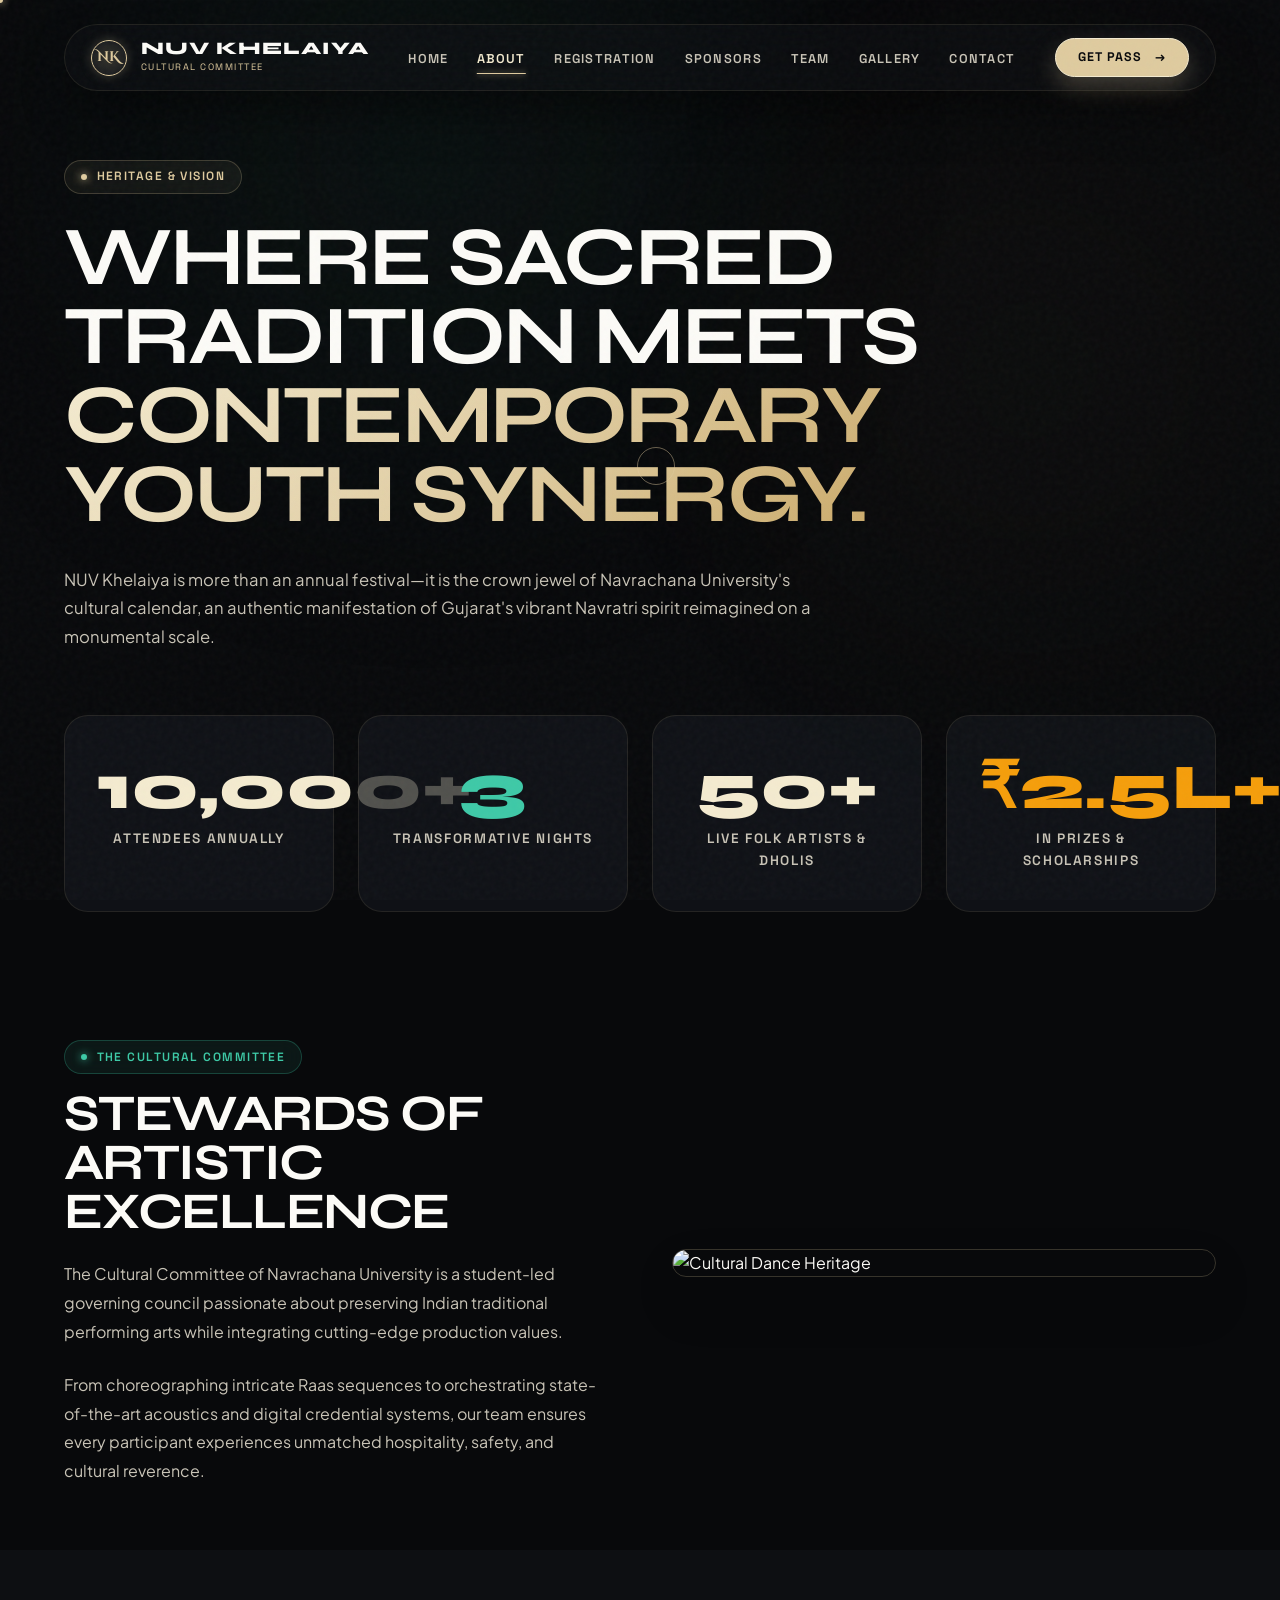
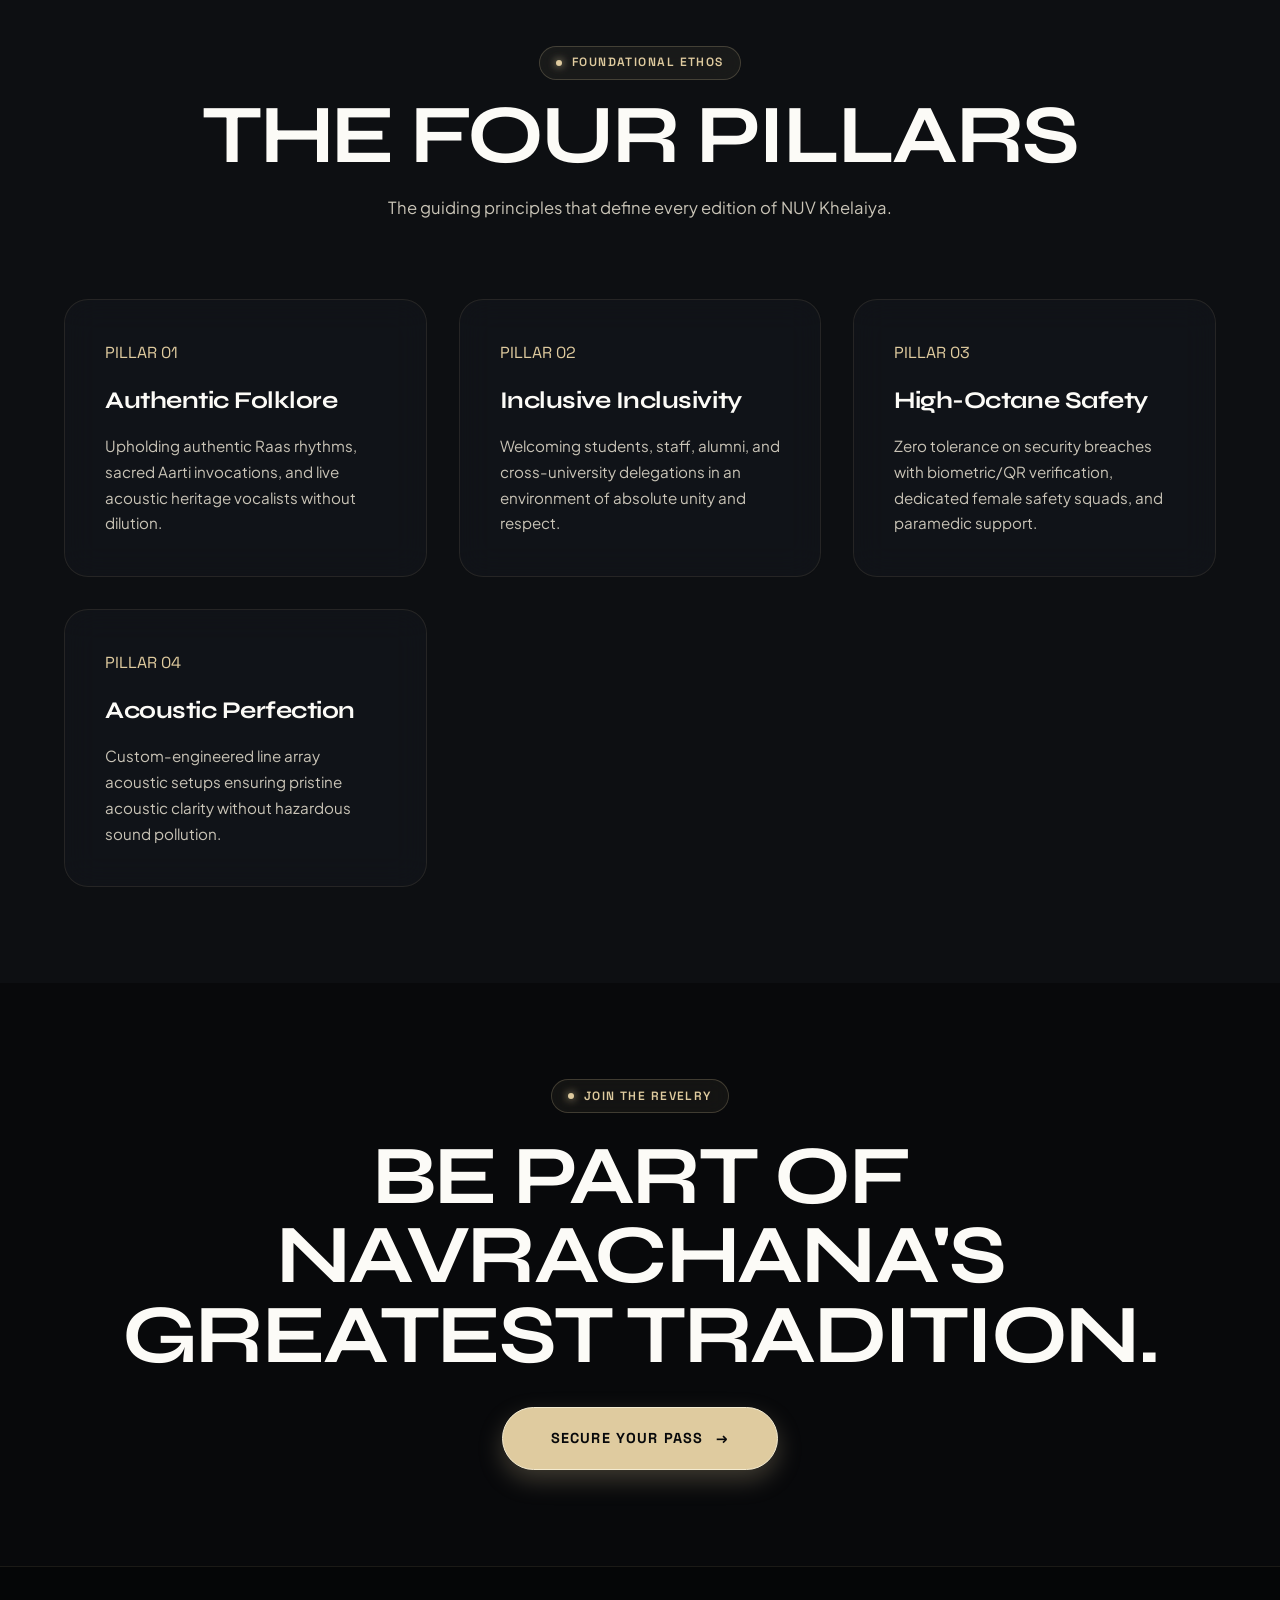
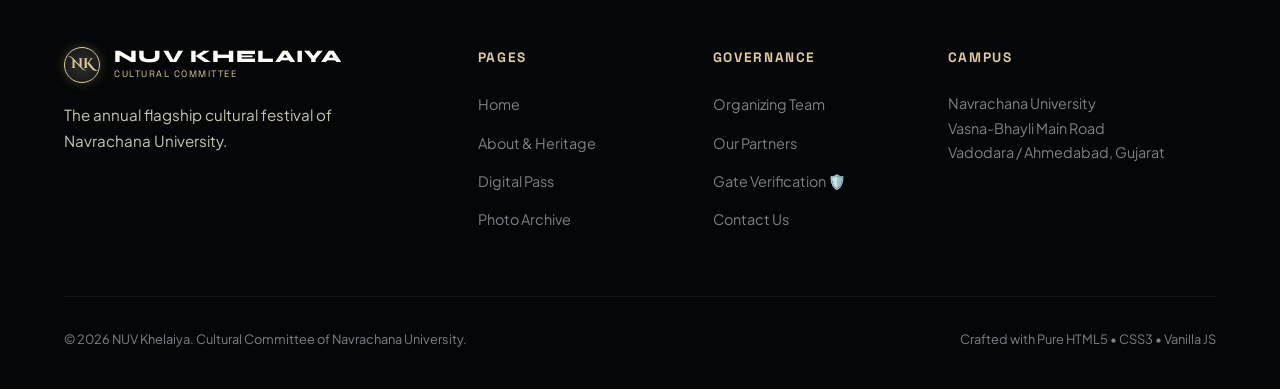
==== about.html @ e79e913a "feat: initial commit for NUV Khelaiya immersive cultural festival website" ====
<!DOCTYPE html>
<html lang="en">
<head>
  <meta charset="UTF-8">
  <meta name="viewport" content="width=device-width, initial-scale=1.0">
  <title>About NUV Khelaiya — Legacy & Cultural Heritage | Navrachana University</title>
  <meta name="description" content="Discover the story, history, and cultural significance behind NUV Khelaiya, organized by the Cultural Committee of Navrachana University.">

  <link rel="icon" href="data:image/svg+xml,<svg xmlns='http://www.w3.org/2000/svg' viewBox='0 0 100 100'><text y='.9em' font-size='90'>🪩</text></svg>">

  <!-- Google Fonts CDN -->
  <link rel="preconnect" href="https://fonts.googleapis.com">
  <link rel="preconnect" href="https://fonts.gstatic.com" crossorigin>
  <link href="https://fonts.googleapis.com/css2?family=Cinzel+Decorative:wght@700;900&family=Cinzel:wght@600;700;800&family=Outfit:wght@300;400;500;600;700&family=Plus+Jakarta+Sans:wght@300;400;500;600;700&family=Space+Grotesk:wght@400;500;600;700&family=Syne:wght@700;800&display=swap" rel="stylesheet">

  <link rel="stylesheet" href="css/style.css">
  <link rel="stylesheet" href="css/animations.css">
  <link rel="stylesheet" href="css/responsive.css">
</head>
<body>

  <div class="grain-overlay"></div>
  <div class="ambient-glow ambient-glow-1"></div>
  <div class="ambient-glow ambient-glow-2"></div>
  <div id="scroll-progress"></div>

  <!-- Custom Cursor -->
  <div class="custom-cursor">
    <div class="cursor-dot"></div>
    <div class="cursor-follower"><span class="cursor-text"></span></div>
  </div>

  <!-- Floating Navigation -->
  <header class="site-header">
    <div class="nav-container">
      <nav class="nav-inner-pill">
        <a href="index.html" class="nav-brand">
          <div class="nav-brand-seal">NK</div>
          <div class="nav-brand-text">
            <span class="nav-brand-title">NUV KHELAIYA</span>
            <span class="nav-brand-sub">CULTURAL COMMITTEE</span>
          </div>
        </a>

        <ul class="nav-menu">
          <li><a href="index.html" class="nav-link">Home</a></li>
          <li><a href="about.html" class="nav-link active">About</a></li>
          <li><a href="registration.html" class="nav-link">Registration</a></li>
          <li><a href="sponsors.html" class="nav-link">Sponsors</a></li>
          <li><a href="team.html" class="nav-link">Team</a></li>
          <li><a href="gallery.html" class="nav-link">Gallery</a></li>
          <li><a href="contact.html" class="nav-link">Contact</a></li>
        </ul>

        <div class="nav-actions">
          <a href="registration.html" class="btn-luxury nav-cta">
            <span>GET PASS</span>
            <span class="btn-arrow-icon">→</span>
          </a>
          <button class="nav-hamburger" aria-label="Toggle navigation menu">
            <span></span>
            <span></span>
            <span></span>
          </button>
        </div>
      </nav>
    </div>
  </header>

  <!-- Mobile Drawer -->
  <div class="mobile-nav-overlay">
    <ul class="mobile-nav-links">
      <li><a href="index.html">01. Home</a></li>
      <li><a href="about.html" class="active">02. About Festival</a></li>
      <li><a href="registration.html">03. Digital Pass</a></li>
      <li><a href="sponsors.html">04. Sponsors</a></li>
      <li><a href="team.html">05. Committee</a></li>
      <li><a href="gallery.html">06. Gallery</a></li>
      <li><a href="contact.html">07. Contact</a></li>
      <li><a href="verify.html" style="font-size: 1.5rem; color: var(--emerald-bright);">08. Gate Portal 🛡️</a></li>
    </ul>
  </div>

  <main style="padding-top: 8rem;">
    <!-- About Hero -->
    <section class="container" style="padding-top: 2rem;">
      <div class="eyebrow-pill">HERITAGE & VISION</div>
      <h1 class="section-title-huge" style="margin: 1.5rem 0 2rem; max-width: 950px;">
        WHERE SACRED TRADITION MEETS <span class="gold-gradient-text">CONTEMPORARY YOUTH SYNERGY.</span>
      </h1>
      <p class="section-subtitle-editorial" style="max-width: 780px;">
        NUV Khelaiya is more than an annual festival—it is the crown jewel of Navrachana University's cultural calendar, an authentic manifestation of Gujarat's vibrant Navratri spirit reimagined on a monumental scale.
      </p>
    </section>

    <!-- Stats Section -->
    <section class="container" style="padding: 4rem var(--section-pad-x);">
      <div style="display: grid; grid-template-columns: repeat(auto-fit, minmax(220px, 1fr)); gap: 1.5rem;">
        <div class="stat-counter-card">
          <div class="stat-number">10,000+</div>
          <div class="stat-label">ATTENDEES ANNUALLY</div>
        </div>
        <div class="stat-counter-card">
          <div class="stat-number" style="color: var(--emerald-bright);">3</div>
          <div class="stat-label">TRANSFORMATIVE NIGHTS</div>
        </div>
        <div class="stat-counter-card">
          <div class="stat-number">50+</div>
          <div class="stat-label">LIVE FOLK ARTISTS & DHOLIS</div>
        </div>
        <div class="stat-counter-card">
          <div class="stat-number" style="color: #f59e0b;">₹2.5L+</div>
          <div class="stat-label">IN PRIZES & SCHOLARSHIPS</div>
        </div>
      </div>
    </section>

    <!-- Heritage Narrative & Mission -->
    <section class="container" style="padding: 4rem var(--section-pad-x);">
      <div style="display: grid; grid-template-columns: 1fr 1fr; gap: clamp(2rem, 5vw, 5rem); align-items: center;">
        <div>
          <div class="eyebrow-pill eyebrow-emerald">THE CULTURAL COMMITTEE</div>
          <h2 class="section-title-huge" style="font-size: clamp(2rem, 4vw, 3.5rem); margin: 1rem 0 1.5rem;">
            STEWARDS OF ARTISTIC EXCELLENCE
          </h2>
          <p style="color: var(--text-secondary); line-height: 1.8; margin-bottom: 1.5rem;">
            The Cultural Committee of Navrachana University is a student-led governing council passionate about preserving Indian traditional performing arts while integrating cutting-edge production values.
          </p>
          <p style="color: var(--text-secondary); line-height: 1.8;">
            From choreographing intricate Raas sequences to orchestrating state-of-the-art acoustics and digital credential systems, our team ensures every participant experiences unmatched hospitality, safety, and cultural reverence.
          </p>
        </div>

        <div style="border-radius: 2rem; overflow: hidden; border: 1px solid var(--border-gold); box-shadow: var(--shadow-luxury);">
          <img src="https://images.unsplash.com/photo-1516450360452-9312f5e86fc7?q=80&w=1200&auto=format&fit=crop" alt="Cultural Dance Heritage" style="width: 100%; height: 420px; object-fit: cover;">
        </div>
      </div>
    </section>

    <!-- 4 Core Pillars of Khelaiya -->
    <section style="background-color: var(--bg-secondary); padding: 6rem 0;">
      <div class="container">
        <div class="section-heading-wrapper text-center" style="text-align: center;">
          <div class="eyebrow-pill">FOUNDATIONAL ETHOS</div>
          <h2 class="section-title-huge">THE FOUR PILLARS</h2>
          <p class="section-subtitle-editorial" style="margin: 1.2rem auto 0;">The guiding principles that define every edition of NUV Khelaiya.</p>
        </div>

        <div style="display: grid; grid-template-columns: repeat(auto-fit, minmax(280px, 1fr)); gap: 2rem;">
          <div class="manifesto-card">
            <span class="manifesto-number">PILLAR 01</span>
            <h3>Authentic Folklore</h3>
            <p>Upholding authentic Raas rhythms, sacred Aarti invocations, and live acoustic heritage vocalists without dilution.</p>
          </div>

          <div class="manifesto-card">
            <span class="manifesto-number">PILLAR 02</span>
            <h3>Inclusive Inclusivity</h3>
            <p>Welcoming students, staff, alumni, and cross-university delegations in an environment of absolute unity and respect.</p>
          </div>

          <div class="manifesto-card">
            <span class="manifesto-number">PILLAR 03</span>
            <h3>High-Octane Safety</h3>
            <p>Zero tolerance on security breaches with biometric/QR verification, dedicated female safety squads, and paramedic support.</p>
          </div>

          <div class="manifesto-card">
            <span class="manifesto-number">PILLAR 04</span>
            <h3>Acoustic Perfection</h3>
            <p>Custom-engineered line array acoustic setups ensuring pristine acoustic clarity without hazardous sound pollution.</p>
          </div>
        </div>
      </div>
    </section>

    <!-- Final Callout -->
    <section class="container" style="text-align: center; padding: 6rem var(--section-pad-x);">
      <div class="eyebrow-pill">JOIN THE REVELRY</div>
      <h2 class="section-title-huge" style="margin: 1.5rem 0 2rem;">BE PART OF NAVRACHANA'S GREATEST TRADITION.</h2>
      <a href="registration.html" class="btn-luxury" style="padding: 1.2rem 3rem;">
        <span>SECURE YOUR PASS</span>
        <span class="btn-arrow-icon">→</span>
      </a>
    </section>
  </main>

  <!-- Minimalist Footer -->
  <footer class="site-footer">
    <div class="container">
      <div class="footer-top-grid">
        <div class="footer-brand-col">
          <div class="nav-brand" style="margin-bottom: 1.2rem;">
            <div class="nav-brand-seal">NK</div>
            <div class="nav-brand-text">
              <span class="nav-brand-title">NUV KHELAIYA</span>
              <span class="nav-brand-sub">CULTURAL COMMITTEE</span>
            </div>
          </div>
          <p>The annual flagship cultural festival of Navrachana University.</p>
        </div>
        <div class="footer-nav-col">
          <h4>PAGES</h4>
          <ul class="footer-nav-list">
            <li><a href="index.html">Home</a></li>
            <li><a href="about.html">About & Heritage</a></li>
            <li><a href="registration.html">Digital Pass</a></li>
            <li><a href="gallery.html">Photo Archive</a></li>
          </ul>
        </div>
        <div class="footer-nav-col">
          <h4>GOVERNANCE</h4>
          <ul class="footer-nav-list">
            <li><a href="team.html">Organizing Team</a></li>
            <li><a href="sponsors.html">Our Partners</a></li>
            <li><a href="verify.html">Gate Verification 🛡️</a></li>
            <li><a href="contact.html">Contact Us</a></li>
          </ul>
        </div>
        <div class="footer-nav-col">
          <h4>CAMPUS</h4>
          <p style="color: var(--text-muted); font-size: 0.9rem; line-height: 1.7;">
            Navrachana University<br>Vasna-Bhayli Main Road<br>Vadodara / Ahmedabad, Gujarat
          </p>
        </div>
      </div>
      <div class="footer-bottom-bar">
        <div>© 2026 NUV Khelaiya. Cultural Committee of Navrachana University.</div>
        <div>Crafted with Pure HTML5 • CSS3 • Vanilla JS</div>
      </div>
    </div>
  </footer>

  <script src="https://cdnjs.cloudflare.com/ajax/libs/gsap/3.12.5/gsap.min.js"></script>
  <script src="https://cdnjs.cloudflare.com/ajax/libs/gsap/3.12.5/ScrollTrigger.min.js"></script>
  <script src="https://unpkg.com/lenis@1.1.9/dist/lenis.min.js"></script>
  <script src="js/main.js"></script>
  <script src="js/animations.js"></script>
</body>
</html>
---- css/style.css ----
/* ==========================================================================
   NUV KHELAIYA — LUXURY CULTURAL FESTIVAL DESIGN SYSTEM
   Cultural Committee of Navrachana University
   ========================================================================== */

@import url('https://fonts.googleapis.com/css2?family=Cinzel+Decorative:wght@700;900&family=Cinzel:wght@600;700;800&family=Outfit:wght@300;400;500;600;700&family=Plus+Jakarta+Sans:wght@300;400;500;600;700&family=Space+Grotesk:wght@400;500;600;700&family=Syne:wght@700;800&display=swap');

:root {
    /* --- Luxury Obsidian & Charcoal Canvas --- */
    --bg-primary: #08090b;
    --bg-secondary: #0d0f12;
    --bg-charcoal: #121519;
    --bg-card: rgba(18, 22, 27, 0.72);
    --bg-card-hover: rgba(26, 31, 38, 0.85);

    /* --- Deep Emerald & Midnight Pine Atmosphere --- */
    --emerald-deep: #0a1714;
    --emerald-glow: #103b30;
    --emerald-accent: #2e8b6e;
    --emerald-bright: #3ec9a7;
    --emerald-sage: #829e92;

    /* --- Haute Champagne, Warm Beige & Royal Gold --- */
    --gold-champagne: #dfcb9f;
    --gold-warm: #f4ebd0;
    --gold-antique: #c5a059;
    --gold-dark: #8c6e30;
    --beige-subtle: #d6ccb8;

    /* --- Editorial Typography Tokens --- */
    --text-primary: #fcfbf7;
    --text-secondary: #c9c4b7;
    --text-muted: #7d828a;
    --text-gold: #e5d2a8;

    /* --- Luxury Glass Borders & Overlays --- */
    --border-gold: rgba(223, 203, 159, 0.22);
    --border-gold-subtle: rgba(223, 203, 159, 0.1);
    --border-emerald: rgba(62, 201, 167, 0.25);
    --border-glass: rgba(255, 255, 255, 0.08);
    --glass-specular: linear-gradient(135deg, rgba(255, 255, 255, 0.12) 0%, rgba(255, 255, 255, 0.01) 100%);

    /* --- Shadows & Glows --- */
    --glow-gold: 0 0 40px rgba(223, 203, 159, 0.2);
    --glow-emerald: 0 0 45px rgba(62, 201, 167, 0.25);
    --shadow-luxury: 0 25px 50px -12px rgba(0, 0, 0, 0.65);
    --shadow-card: 0 16px 36px rgba(4, 5, 6, 0.5);

    /* --- Font Families --- */
    --font-display: 'Syne', sans-serif;
    --font-royal: 'Cinzel Decorative', serif;
    --font-serif: 'Cinzel', serif;
    --font-accent: 'Space Grotesk', sans-serif;
    --font-body: 'Plus Jakarta Sans', sans-serif;

    /* --- Transitions & Easings --- */
    --ease-cinematic: cubic-bezier(0.19, 1, 0.22, 1);
    --ease-smooth: cubic-bezier(0.16, 1, 0.3, 1);
    --transition-fast: 0.25s var(--ease-smooth);
    --transition-normal: 0.5s var(--ease-cinematic);
    --transition-slow: 0.8s var(--ease-cinematic);

    /* --- Spacing --- */
    --container-max: 1440px;
    --section-pad-y: clamp(5rem, 10vw, 10rem);
    --section-pad-x: clamp(1.5rem, 5vw, 4rem);
}

/* ==========================================================================
   RESET & GLOBAL RULES
   ========================================================================== */
*,
*::before,
*::after {
    margin: 0;
    padding: 0;
    box-sizing: border-box;
}

html {
    font-size: 16px;
    background-color: var(--bg-primary);
    color: var(--text-primary);
    font-family: var(--font-body);
    scroll-behavior: initial;
    overflow-x: hidden;
    -webkit-font-smoothing: antialiased;
    -moz-osx-font-smoothing: grayscale;
}

body {
    background-color: var(--bg-primary);
    color: var(--text-primary);
    line-height: 1.6;
    overflow-x: hidden;
    min-height: 100vh;
    position: relative;
}

::selection {
    background: var(--gold-antique);
    color: var(--bg-primary);
}

/* Subtle Film Grain Noise Texture */
.grain-overlay {
    position: fixed;
    top: 0;
    left: 0;
    width: 100vw;
    height: 100vh;
    pointer-events: none;
    z-index: 9990;
    opacity: 0.035;
    background-image: url("data:image/svg+xml,%3Csvg viewBox='0 0 200 200' xmlns='http://www.w3.org/2000/svg'%3E%3Cfilter id='noiseFilter'%3E%3CfeTurbulence type='fractalNoise' baseFrequency='0.85' numOctaves='3' stitchTiles='stitch'/%3E%3C/filter%3E%3Crect width='100%25' height='100%25' filter='url(%23noiseFilter)'/%3E%3C/svg%3E");
}

/* Ambient Radial Glow Backdrops */
.ambient-glow {
    position: fixed;
    border-radius: 50%;
    pointer-events: none;
    filter: blur(140px);
    z-index: 0;
    opacity: 0.4;
}

.ambient-glow-1 {
    width: 600px;
    height: 600px;
    top: -150px;
    left: 10%;
    background: radial-gradient(circle, var(--emerald-glow) 0%, rgba(16, 59, 48, 0) 70%);
}

.ambient-glow-2 {
    width: 700px;
    height: 700px;
    bottom: 20%;
    right: -100px;
    background: radial-gradient(circle, rgba(197, 160, 89, 0.15) 0%, rgba(140, 110, 48, 0) 70%);
}

/* Custom Scrollbar */
::-webkit-scrollbar {
    width: 6px;
}

::-webkit-scrollbar-track {
    background: var(--bg-primary);
}

::-webkit-scrollbar-thumb {
    background: var(--bg-charcoal);
    border-radius: 3px;
    border: 1px solid var(--border-gold-subtle);
}

::-webkit-scrollbar-thumb:hover {
    background: var(--gold-antique);
}

/* Lenis smooth scrolling helper */
html.lenis {
    height: auto;
}

.lenis.lenis-smooth {
    scroll-behavior: auto;
}

.lenis.lenis-smooth [data-lenis-prevent] {
    overscroll-behavior: contain;
}

.lenis.lenis-stopped {
    overflow: hidden;
}

/* ==========================================================================
   SCROLL PROGRESS INDICATOR
   ========================================================================== */
#scroll-progress {
    position: fixed;
    top: 0;
    left: 0;
    height: 2.5px;
    width: 0%;
    background: linear-gradient(90deg, var(--emerald-bright), var(--gold-champagne), var(--gold-antique));
    z-index: 10001;
    box-shadow: 0 0 10px rgba(223, 203, 159, 0.6);
    transition: width 0.05s linear;
}

/* ==========================================================================
   CUSTOM CURSOR (DESKTOP)
   ========================================================================== */
.custom-cursor {
    position: fixed;
    top: 0;
    left: 0;
    pointer-events: none;
    z-index: 10000;
    transform: translate(-50%, -50%);
    transition: opacity 0.3s ease;
}

.cursor-dot {
    width: 6px;
    height: 6px;
    background-color: var(--gold-champagne);
    border-radius: 50%;
    box-shadow: 0 0 8px var(--gold-champagne);
    transition: transform 0.15s ease-out, background-color 0.3s;
}

.cursor-follower {
    position: fixed;
    top: 0;
    left: 0;
    width: 38px;
    height: 38px;
    border: 1px solid rgba(223, 203, 159, 0.45);
    border-radius: 50%;
    pointer-events: none;
    z-index: 9999;
    transform: translate(-50%, -50%);
    transition: width 0.3s var(--ease-smooth),
        height 0.3s var(--ease-smooth),
        background-color 0.3s var(--ease-smooth),
        border-color 0.3s var(--ease-smooth),
        transform 0.12s ease-out;
    display: flex;
    align-items: center;
    justify-content: center;
}

.cursor-text {
    opacity: 0;
    color: var(--bg-primary);
    font-family: var(--font-accent);
    font-size: 0.65rem;
    font-weight: 700;
    letter-spacing: 0.1em;
    text-transform: uppercase;
    transition: opacity 0.2s ease;
    pointer-events: none;
}

/* Cursor dynamic hover states */
body.cursor-hover .cursor-follower {
    width: 64px;
    height: 64px;
    background-color: rgba(223, 203, 159, 0.15);
    border-color: var(--gold-champagne);
}

body.cursor-view .cursor-follower {
    width: 76px;
    height: 76px;
    background-color: var(--gold-champagne);
    border-color: var(--gold-champagne);
}

body.cursor-view .cursor-text {
    opacity: 1;
}

body.cursor-explore .cursor-follower {
    width: 86px;
    height: 86px;
    background-color: var(--emerald-bright);
    border-color: var(--emerald-bright);
}

body.cursor-explore .cursor-text {
    opacity: 1;
    color: var(--emerald-deep);
}

/* ==========================================================================
   TYPOGRAPHY UTILITIES
   ========================================================================== */
h1,
h2,
h3,
h4,
h5,
h6 {
    color: var(--text-primary);
    font-weight: 700;
    letter-spacing: -0.02em;
}

.font-display {
    font-family: var(--font-display);
}

.font-royal {
    font-family: var(--font-royal);
}

.font-serif {
    font-family: var(--font-serif);
}

.font-accent {
    font-family: var(--font-accent);
}

.text-gold {
    color: var(--gold-champagne);
}

.text-emerald {
    color: var(--emerald-bright);
}

.text-secondary {
    color: var(--text-secondary);
}

.text-muted {
    color: var(--text-muted);
}

.gold-gradient-text {
    background: linear-gradient(135deg, var(--gold-warm) 0%, var(--gold-champagne) 50%, var(--gold-antique) 100%);
    background-clip: none;
    -webkit-background-clip: text;
    -webkit-text-fill-color: transparent;
    display: inline-block;
}

.emerald-gradient-text {
    background: linear-gradient(135deg, #a7f3d0 0%, var(--emerald-bright) 50%, var(--emerald-accent) 100%);
    background-clip: none;
    -webkit-background-clip: text;
    -webkit-text-fill-color: transparent;
    display: inline-block;
}

.eyebrow-pill {
    display: inline-flex;
    align-items: center;
    gap: 0.6rem;
    padding: 0.4rem 1rem;
    border-radius: 9999px;
    background: rgba(223, 203, 159, 0.06);
    border: 1px solid var(--border-gold);
    color: var(--gold-champagne);
    font-family: var(--font-accent);
    font-size: 0.75rem;
    font-weight: 600;
    letter-spacing: 0.12em;
    text-transform: uppercase;
    backdrop-filter: blur(12px);
}

.eyebrow-pill::before {
    content: '';
    width: 6px;
    height: 6px;
    border-radius: 50%;
    background: var(--gold-champagne);
    box-shadow: 0 0 8px var(--gold-champagne);
}

.eyebrow-emerald {
    background: rgba(62, 201, 167, 0.08);
    border-color: var(--border-emerald);
    color: var(--emerald-bright);
}

.eyebrow-emerald::before {
    background: var(--emerald-bright);
    box-shadow: 0 0 8px var(--emerald-bright);
}

.section-heading-wrapper {
    margin-bottom: clamp(3rem, 6vw, 5.5rem);
}

.section-title-huge {
    font-family: var(--font-display);
    font-size: clamp(2.5rem, 6.5vw, 5.5rem);
    line-height: 0.95;
    text-transform: uppercase;
    letter-spacing: -0.03em;
    margin-top: 1rem;
}

.section-subtitle-editorial {
    font-size: clamp(1rem, 1.3vw, 1.25rem);
    color: var(--text-secondary);
    max-width: 640px;
    margin-top: 1.2rem;
    font-weight: 400;
    line-height: 1.7;
}

/* ==========================================================================
   BUTTONS & CTAs
   ========================================================================== */
.btn-luxury {
    display: inline-flex;
    align-items: center;
    justify-content: center;
    gap: 0.8rem;
    padding: 1rem 2.2rem;
    border-radius: 9999px;
    background: var(--gold-champagne);
    color: var(--bg-primary);
    font-family: var(--font-accent);
    font-size: 0.9rem;
    font-weight: 700;
    letter-spacing: 0.08em;
    text-transform: uppercase;
    text-decoration: none;
    position: relative;
    overflow: hidden;
    border: 1px solid var(--gold-warm);
    cursor: pointer;
    transition: all var(--transition-fast);
    box-shadow: 0 10px 25px rgba(223, 203, 159, 0.25);
    z-index: 1;
}

.btn-luxury::after {
    content: '';
    position: absolute;
    top: 0;
    left: -100%;
    width: 100%;
    height: 100%;
    background: linear-gradient(90deg, transparent, rgba(255, 255, 255, 0.4), transparent);
    transition: transform 0.6s ease;
    z-index: -1;
}

.btn-luxury:hover {
    transform: translateY(-3px) scale(1.02);
    box-shadow: 0 15px 35px rgba(223, 203, 159, 0.45);
    background: var(--gold-warm);
    color: var(--bg-primary);
}

.btn-luxury:hover::after {
    transform: translateX(200%);
}

.btn-luxury-outline {
    display: inline-flex;
    align-items: center;
    justify-content: center;
    gap: 0.8rem;
    padding: 0.95rem 2.2rem;
    border-radius: 9999px;
    background: rgba(18, 22, 27, 0.6);
    color: var(--gold-champagne);
    font-family: var(--font-accent);
    font-size: 0.88rem;
    font-weight: 600;
    letter-spacing: 0.08em;
    text-transform: uppercase;
    text-decoration: none;
    border: 1px solid var(--border-gold);
    backdrop-filter: blur(16px);
    cursor: pointer;
    transition: all var(--transition-fast);
}

.btn-luxury-outline:hover {
    border-color: var(--gold-champagne);
    background: rgba(223, 203, 159, 0.12);
    color: var(--gold-warm);
    transform: translateY(-2px);
    box-shadow: var(--glow-gold);
}

.btn-luxury-emerald {
    background: var(--emerald-bright);
    color: var(--emerald-deep);
    border-color: #5eead4;
    box-shadow: 0 10px 25px rgba(62, 201, 167, 0.3);
}

.btn-luxury-emerald:hover {
    background: #5eead4;
    box-shadow: 0 15px 35px rgba(62, 201, 167, 0.5);
    color: var(--emerald-deep);
}

.btn-arrow-icon {
    display: inline-block;
    transition: transform 0.3s var(--ease-smooth);
}

.btn-luxury:hover .btn-arrow-icon,
.btn-luxury-outline:hover .btn-arrow-icon {
    transform: translateX(4px);
}

/* ==========================================================================
   FLOATING LUXURY NAVIGATION
   ========================================================================== */
.site-header {
    position: fixed;
    top: 0;
    left: 0;
    width: 100%;
    z-index: 1000;
    padding: 1.5rem 0;
    transition: transform 0.4s var(--ease-smooth), padding 0.4s var(--ease-smooth);
}

.site-header.nav-hidden {
    transform: translateY(-110%);
}

.nav-container {
    max-width: var(--container-max);
    margin: 0 auto;
    padding: 0 var(--section-pad-x);
    display: flex;
    align-items: center;
    justify-content: space-between;
}

.nav-inner-pill {
    width: 100%;
    display: flex;
    align-items: center;
    justify-content: space-between;
    padding: 0.8rem 1.6rem;
    border-radius: 9999px;
    background: rgba(14, 16, 20, 0.5);
    border: 1px solid var(--border-gold-subtle);
    backdrop-filter: blur(20px);
    -webkit-backdrop-filter: blur(20px);
    box-shadow: var(--shadow-luxury);
    transition: all 0.4s var(--ease-smooth);
}

.site-header.scrolled .nav-inner-pill {
    background: rgba(11, 13, 16, 0.85);
    border-color: var(--border-gold);
    padding: 0.65rem 1.4rem;
    box-shadow: 0 20px 40px rgba(0, 0, 0, 0.8), 0 0 20px rgba(223, 203, 159, 0.08);
}

/* Logo */
.nav-brand {
    display: flex;
    align-items: center;
    gap: 0.9rem;
    text-decoration: none;
    color: var(--text-primary);
}

.nav-brand-seal {
    width: 36px;
    height: 36px;
    border-radius: 50%;
    border: 1px solid var(--gold-champagne);
    display: flex;
    align-items: center;
    justify-content: center;
    background: radial-gradient(circle, rgba(223, 203, 159, 0.2) 0%, rgba(18, 22, 27, 0.9) 100%);
    color: var(--gold-champagne);
    font-family: var(--font-royal);
    font-size: 0.85rem;
    font-weight: 700;
    box-shadow: 0 0 12px rgba(223, 203, 159, 0.25);
    transition: transform 0.4s ease;
}

.nav-brand:hover .nav-brand-seal {
    transform: rotate(45deg);
}

.nav-brand-text {
    display: flex;
    flex-direction: column;
}

.nav-brand-title {
    font-family: var(--font-display);
    font-size: 1.1rem;
    font-weight: 800;
    letter-spacing: 0.06em;
    color: var(--text-primary);
    line-height: 1;
}

.nav-brand-sub {
    font-family: var(--font-accent);
    font-size: 0.58rem;
    letter-spacing: 0.16em;
    color: var(--gold-champagne);
    text-transform: uppercase;
    margin-top: 2px;
}

/* Nav Links */
.nav-menu {
    display: flex;
    align-items: center;
    gap: 1.8rem;
    list-style: none;
}

.nav-link {
    color: var(--text-secondary);
    text-decoration: none;
    font-family: var(--font-accent);
    font-size: 0.8rem;
    font-weight: 600;
    letter-spacing: 0.1em;
    text-transform: uppercase;
    position: relative;
    padding: 0.4rem 0;
    transition: color var(--transition-fast);
}

.nav-link::after {
    content: '';
    position: absolute;
    bottom: 0;
    left: 50%;
    width: 0%;
    height: 1.5px;
    background: var(--gold-champagne);
    box-shadow: 0 0 6px var(--gold-champagne);
    transition: all 0.3s var(--ease-smooth);
    transform: translateX(-50%);
}

.nav-link:hover,
.nav-link.active {
    color: var(--gold-warm);
}

.nav-link:hover::after,
.nav-link.active::after {
    width: 100%;
}

/* Nav CTA & Menu Button */
.nav-actions {
    display: flex;
    align-items: center;
    gap: 1rem;
}

.nav-cta {
    padding: 0.55rem 1.4rem;
    font-size: 0.78rem;
}

.nav-hamburger {
    display: none;
    flex-direction: column;
    justify-content: center;
    gap: 5px;
    width: 40px;
    height: 40px;
    border-radius: 50%;
    background: rgba(223, 203, 159, 0.08);
    border: 1px solid var(--border-gold);
    cursor: pointer;
    padding: 10px;
    z-index: 1002;
}

.nav-hamburger span {
    display: block;
    height: 2px;
    width: 100%;
    background-color: var(--gold-champagne);
    border-radius: 2px;
    transition: all 0.3s var(--ease-smooth);
}

.nav-hamburger.active span:nth-child(1) {
    transform: translateY(7px) rotate(45deg);
}

.nav-hamburger.active span:nth-child(2) {
    opacity: 0;
}

.nav-hamburger.active span:nth-child(3) {
    transform: translateY(-7px) rotate(-45deg);
}

/* Fullscreen Mobile Drawer */
.mobile-nav-overlay {
    position: fixed;
    top: 0;
    left: 0;
    width: 100vw;
    height: 100vh;
    background: rgba(6, 7, 8, 0.98);
    backdrop-filter: blur(30px);
    z-index: 1001;
    display: flex;
    flex-direction: column;
    justify-content: center;
    padding: clamp(2rem, 8vw, 5rem);
    opacity: 0;
    pointer-events: none;
    transition: opacity 0.5s var(--ease-cinematic);
}

.mobile-nav-overlay.active {
    opacity: 1;
    pointer-events: all;
}

.mobile-nav-links {
    list-style: none;
    display: flex;
    flex-direction: column;
    gap: 1.5rem;
}

.mobile-nav-links a {
    font-family: var(--font-display);
    font-size: clamp(2rem, 7vw, 4rem);
    color: var(--text-secondary);
    text-decoration: none;
    text-transform: uppercase;
    transition: color 0.3s ease, transform 0.3s ease;
    display: inline-block;
}

.mobile-nav-links a:hover,
.mobile-nav-links a.active {
    color: var(--gold-warm);
    transform: translateX(15px);
}

.mobile-nav-footer {
    margin-top: 3rem;
    padding-top: 2rem;
    border-top: 1px solid var(--border-gold-subtle);
    display: flex;
    flex-direction: column;
    gap: 1rem;
}

/* ==========================================================================
   LAYOUT STRUCTURE
   ========================================================================== */
.container {
    width: 100%;
    max-width: var(--container-max);
    margin: 0 auto;
    padding: 0 var(--section-pad-x);
}

section {
    position: relative;
    padding: var(--section-pad-y) 0;
    z-index: 1;
}

/* ==========================================================================
   HERO SECTION (INSANE 7-STAGE GSAP PINNED PINNACLE)
   ========================================================================== */
.hero-stage-container {
    position: relative;
    width: 100%;
    height: 100vh;
    overflow: hidden;
    background-color: var(--bg-primary);
    display: flex;
    align-items: center;
    justify-content: center;
}

.hero-bg-media {
    position: absolute;
    top: 0;
    left: 0;
    width: 100%;
    height: 100%;
    z-index: 1;
    overflow: hidden;
}

.hero-bg-media img,
.hero-bg-media video {
    width: 100%;
    height: 100%;
    object-fit: cover;
    object-position: center;
    transform: scale(1.15);
    filter: brightness(0.45) contrast(1.15) saturate(1.1);
    will-change: transform, filter;
}

.hero-vignette {
    position: absolute;
    inset: 0;
    z-index: 2;
    background: radial-gradient(circle at center, rgba(8, 9, 11, 0.2) 0%, rgba(8, 9, 11, 0.85) 75%, rgba(6, 7, 8, 1) 100%),
        linear-gradient(180deg, rgba(8, 9, 11, 0.8) 0%, transparent 25%, transparent 75%, rgba(8, 9, 11, 1) 100%);
}

.hero-lighting-overlay {
    position: absolute;
    inset: 0;
    z-index: 3;
    opacity: 0;
    background: radial-gradient(circle at 50% 40%, rgba(62, 201, 167, 0.25) 0%, rgba(223, 203, 159, 0.2) 35%, transparent 70%);
    mix-blend-mode: screen;
    pointer-events: none;
}

.hero-content-wrapper {
    position: relative;
    z-index: 4;
    width: 100%;
    max-width: var(--container-max);
    padding: 0 var(--section-pad-x);
    text-align: center;
    display: flex;
    flex-direction: column;
    align-items: center;
    justify-content: center;
}

.hero-eyebrow-container {
    display: flex;
    flex-direction: column;
    align-items: center;
    gap: 0.4rem;
    margin-bottom: 1.5rem;
}

.hero-committee-tag {
    font-family: var(--font-accent);
    font-size: clamp(0.75rem, 1.2vw, 0.95rem);
    font-weight: 600;
    letter-spacing: 0.24em;
    text-transform: uppercase;
    color: var(--gold-champagne);
    opacity: 0.9;
}

.hero-presents-tag {
    font-family: var(--font-royal);
    font-size: clamp(0.7rem, 1vw, 0.85rem);
    letter-spacing: 0.35em;
    text-transform: uppercase;
    color: var(--emerald-bright);
}

.hero-title-main {
    display: flex;
    flex-direction: column;
    align-items: center;
    justify-content: center;
    line-height: 0.88;
    text-transform: uppercase;
    user-select: none;
}

.hero-nuv {
    font-family: var(--font-display);
    font-size: clamp(2.5rem, 7vw, 6.5rem);
    font-weight: 800;
    letter-spacing: 0.2em;
    color: var(--text-secondary);
    opacity: 0.9;
}

.hero-khelaiya {
    font-family: var(--font-display);
    font-size: clamp(3.8rem, 15vw, 15rem);
    font-weight: 800;
    letter-spacing: -0.02em;
    color: var(--text-primary);
    display: flex;
    justify-content: center;
    position: relative;
    text-shadow: 0 10px 40px rgba(0, 0, 0, 0.8);
}

.hero-khelaiya span {
    display: inline-block;
    will-change: transform, letter-spacing;
}

.hero-details-container {
    margin-top: clamp(2rem, 4vw, 3.5rem);
    display: flex;
    flex-direction: column;
    align-items: center;
    gap: 1.8rem;
    opacity: 0;
    transform: translateY(30px);
}

.hero-meta-badges {
    display: flex;
    align-items: center;
    justify-content: center;
    flex-wrap: wrap;
    gap: 1rem;
}

.hero-meta-item {
    display: flex;
    align-items: center;
    gap: 0.6rem;
    padding: 0.55rem 1.3rem;
    background: rgba(18, 22, 27, 0.6);
    border: 1px solid var(--border-gold);
    border-radius: 9999px;
    font-family: var(--font-accent);
    font-size: clamp(0.75rem, 1vw, 0.9rem);
    font-weight: 600;
    letter-spacing: 0.1em;
    color: var(--text-primary);
    backdrop-filter: blur(16px);
}

.hero-meta-dot {
    width: 6px;
    height: 6px;
    border-radius: 50%;
    background: var(--gold-champagne);
}

.hero-scroll-hint {
    position: absolute;
    bottom: 2.5rem;
    left: 50%;
    transform: translateX(-50%);
    display: flex;
    flex-direction: column;
    align-items: center;
    gap: 0.6rem;
    color: var(--text-muted);
    font-family: var(--font-accent);
    font-size: 0.7rem;
    letter-spacing: 0.2em;
    text-transform: uppercase;
    z-index: 5;
    transition: opacity 0.3s;
}

.hero-scroll-mouse {
    width: 20px;
    height: 32px;
    border: 1.5px solid var(--border-gold);
    border-radius: 12px;
    position: relative;
}

.hero-scroll-wheel {
    position: absolute;
    top: 5px;
    left: 50%;
    width: 3px;
    height: 6px;
    background-color: var(--gold-champagne);
    border-radius: 2px;
    transform: translateX(-50%);
    animation: scrollWheelPulse 2s infinite ease;
}

@keyframes scrollWheelPulse {
    0% {
        transform: translate(-50%, 0);
        opacity: 1;
    }

    100% {
        transform: translate(-50%, 12px);
        opacity: 0;
    }
}

/* ==========================================================================
   STORY SECTION — CINEMATIC REVEAL
   ========================================================================== */
.story-section {
    position: relative;
    background-color: var(--bg-secondary);
    overflow: hidden;
}

.story-lead-wrap {
    text-align: center;
    margin-bottom: 4rem;
}

.story-lead-title {
    font-family: var(--font-display);
    font-size: clamp(2.5rem, 7vw, 6rem);
    line-height: 0.95;
    text-transform: uppercase;
    color: var(--text-secondary);
}

.story-words-sequence {
    display: flex;
    flex-direction: column;
    align-items: center;
    justify-content: center;
    gap: 2rem;
    margin: 4rem 0;
}

.story-word-item {
    font-family: var(--font-display);
    font-size: clamp(3.5rem, 11vw, 9.5rem);
    font-weight: 800;
    text-transform: uppercase;
    line-height: 0.85;
    letter-spacing: -0.02em;
    color: var(--text-primary);
    position: relative;
    cursor: default;
    transition: transform 0.5s var(--ease-cinematic), color 0.4s ease;
}

.story-word-item:hover {
    transform: scale(1.04);
}

.story-word-item[data-word="CULTURE"] {
    color: var(--gold-warm);
}

.story-word-item[data-word="COMPETITION"] {
    color: var(--text-primary);
}

.story-word-item[data-word="MUSIC"] {
    color: var(--emerald-bright);
}

.story-word-item[data-word="DANCE"] {
    color: var(--gold-champagne);
}

.story-word-item[data-word="ENERGY"] {
    color: #f59e0b;
}

.story-word-item[data-word="MEMORIES"] {
    color: var(--text-primary);
}

.story-manifesto-grid {
    display: grid;
    grid-template-columns: repeat(auto-fit, minmax(320px, 1fr));
    gap: 2rem;
    margin-top: 5rem;
}

.manifesto-card {
    padding: 2.5rem;
    background: var(--bg-card);
    border: 1px solid var(--border-gold-subtle);
    border-radius: 1.5rem;
    backdrop-filter: blur(16px);
    transition: transform 0.4s var(--ease-smooth), border-color 0.4s ease;
}

.manifesto-card:hover {
    transform: translateY(-6px);
    border-color: var(--border-gold);
}

.manifesto-number {
    font-family: var(--font-accent);
    font-size: 1rem;
    color: var(--gold-champagne);
    margin-bottom: 1rem;
    display: block;
}

.manifesto-card h3 {
    font-family: var(--font-display);
    font-size: 1.5rem;
    margin-bottom: 0.8rem;
    color: var(--text-primary);
}

.manifesto-card p {
    color: var(--text-secondary);
    font-size: 0.95rem;
    line-height: 1.7;
}

/* ==========================================================================
   CULTURAL EXPERIENCE — HORIZONTAL SCROLL
   ========================================================================== */
.horizontal-scroll-container {
    position: relative;
    width: 100%;
    height: 100vh;
    overflow: hidden;
    background-color: var(--bg-primary);
}

.horizontal-track {
    display: flex;
    height: 100%;
    width: max-content;
    will-change: transform;
}

.horizontal-panel {
    width: 80vw;
    max-width: 1100px;
    height: 100%;
    padding: 6vh 4vw;
    display: flex;
    align-items: center;
    justify-content: center;
    flex-shrink: 0;
    box-sizing: border-box;
}

.panel-card-inner {
    width: 100%;
    height: 80vh;
    position: relative;
    border-radius: 2rem;
    overflow: hidden;
    background: var(--bg-charcoal);
    border: 1px solid var(--border-gold);
    box-shadow: var(--shadow-luxury);
    display: flex;
    flex-direction: column;
    justify-content: flex-end;
    padding: clamp(2rem, 5vw, 4.5rem);
}

.panel-bg-image {
    position: absolute;
    inset: 0;
    width: 100%;
    height: 100%;
    object-fit: cover;
    object-position: center;
    filter: brightness(0.55) contrast(1.15);
    transition: transform 1.2s var(--ease-cinematic);
}

.panel-card-inner:hover .panel-bg-image {
    transform: scale(1.06);
}

.panel-overlay {
    position: absolute;
    inset: 0;
    background: linear-gradient(180deg, rgba(8, 9, 11, 0.1) 0%, rgba(8, 9, 11, 0.65) 50%, rgba(6, 7, 8, 0.95) 100%);
    z-index: 1;
}

.panel-content {
    position: relative;
    z-index: 2;
    max-width: 650px;
}

.panel-index {
    font-family: var(--font-accent);
    font-size: clamp(1rem, 2vw, 1.4rem);
    font-weight: 700;
    color: var(--gold-champagne);
    letter-spacing: 0.15em;
    margin-bottom: 0.8rem;
    display: flex;
    align-items: center;
    gap: 0.8rem;
}

.panel-index::after {
    content: '';
    height: 1px;
    width: 40px;
    background: var(--gold-champagne);
}

.panel-title {
    font-family: var(--font-display);
    font-size: clamp(2.5rem, 6vw, 4.8rem);
    font-weight: 800;
    text-transform: uppercase;
    line-height: 0.95;
    margin-bottom: 1rem;
    color: var(--text-primary);
}

.panel-description {
    font-size: clamp(0.95rem, 1.2vw, 1.15rem);
    color: var(--text-secondary);
    line-height: 1.7;
}

/* ==========================================================================
   EVENT TIMELINE — INTERACTIVE GLOWING LINE
   ========================================================================== */
.timeline-section {
    position: relative;
    background-color: var(--bg-secondary);
}

.timeline-interactive-wrapper {
    position: relative;
    max-width: 1000px;
    margin: 0 auto;
    padding: 3rem 0;
}

.timeline-central-track {
    position: absolute;
    top: 0;
    bottom: 0;
    left: 50%;
    width: 2px;
    background: rgba(223, 203, 159, 0.15);
    transform: translateX(-50%);
}

.timeline-progress-laser {
    position: absolute;
    top: 0;
    left: 0;
    width: 100%;
    height: 0%;
    background: linear-gradient(180deg, var(--emerald-bright), var(--gold-champagne), var(--gold-antique));
    box-shadow: 0 0 15px rgba(223, 203, 159, 0.8);
    transition: height 0.1s linear;
}

.timeline-day-row {
    display: flex;
    justify-content: space-between;
    align-items: center;
    margin-bottom: 6rem;
    position: relative;
    width: 100%;
}

.timeline-day-row:nth-child(even) {
    flex-direction: row-reverse;
}

.timeline-day-card {
    width: 44%;
    padding: 2.5rem;
    background: var(--bg-card);
    border: 1px solid var(--border-gold-subtle);
    border-radius: 1.5rem;
    backdrop-filter: blur(16px);
    position: relative;
    transition: transform 0.4s var(--ease-smooth), border-color 0.4s ease, box-shadow 0.4s ease;
    cursor: pointer;
}

.timeline-day-card:hover {
    transform: translateY(-8px) scale(1.02);
    border-color: var(--gold-champagne);
    box-shadow: var(--glow-gold), var(--shadow-luxury);
}

.timeline-day-badge {
    display: inline-flex;
    align-items: center;
    gap: 0.5rem;
    font-family: var(--font-accent);
    font-size: 0.8rem;
    font-weight: 700;
    color: var(--gold-champagne);
    letter-spacing: 0.12em;
    text-transform: uppercase;
    margin-bottom: 0.8rem;
}

.timeline-day-title {
    font-family: var(--font-display);
    font-size: clamp(1.6rem, 2.5vw, 2.2rem);
    margin-bottom: 1rem;
}

.timeline-day-desc {
    font-size: 0.95rem;
    color: var(--text-secondary);
    line-height: 1.7;
    margin-bottom: 1.5rem;
}

.timeline-highlights-list {
    list-style: none;
    display: flex;
    flex-direction: column;
    gap: 0.6rem;
}

.timeline-highlights-list li {
    display: flex;
    align-items: center;
    gap: 0.6rem;
    font-size: 0.85rem;
    color: var(--text-primary);
    font-weight: 500;
}

.timeline-highlights-list li::before {
    content: '✦';
    color: var(--emerald-bright);
    font-size: 0.8rem;
}

.timeline-node-pin {
    position: absolute;
    left: 50%;
    top: 50%;
    transform: translate(-50%, -50%);
    width: 24px;
    height: 24px;
    border-radius: 50%;
    background: var(--bg-charcoal);
    border: 2px solid var(--border-gold);
    display: flex;
    align-items: center;
    justify-content: center;
    z-index: 2;
    transition: all 0.3s ease;
}

.timeline-node-pin::after {
    content: '';
    width: 8px;
    height: 8px;
    border-radius: 50%;
    background: var(--gold-champagne);
    transition: transform 0.3s ease;
}

.timeline-day-card:hover~.timeline-node-pin,
.timeline-day-row.active .timeline-node-pin {
    border-color: var(--gold-champagne);
    box-shadow: 0 0 16px var(--gold-champagne);
}

.timeline-day-card:hover~.timeline-node-pin::after {
    transform: scale(1.5);
    background: var(--emerald-bright);
}

/* Floating Mouse Image Preview */
.timeline-floating-preview {
    position: fixed;
    width: 280px;
    height: 190px;
    border-radius: 1rem;
    overflow: hidden;
    border: 1px solid var(--border-gold);
    box-shadow: var(--shadow-luxury);
    pointer-events: none;
    z-index: 9998;
    opacity: 0;
    transform: translate(-50%, -50%) scale(0.85);
    transition: opacity 0.3s ease, transform 0.3s var(--ease-smooth);
}

.timeline-floating-preview.active {
    opacity: 1;
    transform: translate(-50%, -50%) scale(1);
}

.timeline-floating-preview img {
    width: 100%;
    height: 100%;
    object-fit: cover;
}

/* ==========================================================================
   3D HOLOGRAPHIC PASS & REGISTRATION TEASER
   ========================================================================== */
.pass-section {
    position: relative;
    background-color: var(--bg-primary);
    overflow: hidden;
}

.pass-showcase-grid {
    display: grid;
    grid-template-columns: 1fr 1.1fr;
    gap: clamp(2rem, 5vw, 5rem);
    align-items: center;
}

.pass-card-3d-stage {
    perspective: 1200px;
    display: flex;
    justify-content: center;
    align-items: center;
    padding: 2rem;
}

.pass-card-3d {
    width: 100%;
    max-width: 420px;
    height: 580px;
    border-radius: 2rem;
    background: linear-gradient(145deg, rgba(22, 26, 32, 0.95), rgba(12, 14, 18, 0.95));
    border: 1px solid var(--border-gold);
    position: relative;
    overflow: hidden;
    box-shadow: 0 30px 60px rgba(0, 0, 0, 0.8), 0 0 35px rgba(223, 203, 159, 0.15);
    transform-style: preserve-3d;
    transition: transform 0.2s ease-out, box-shadow 0.3s ease;
    padding: 2.5rem;
    display: flex;
    flex-direction: column;
    justify-content: space-between;
}

/* Holographic dynamic foil reflection sheen */
.pass-card-3d::before {
    content: '';
    position: absolute;
    inset: -50%;
    background: linear-gradient(115deg,
            transparent 35%,
            rgba(223, 203, 159, 0.15) 45%,
            rgba(62, 201, 167, 0.25) 50%,
            rgba(223, 203, 159, 0.15) 55%,
            transparent 65%);
    transform: rotate(25deg);
    pointer-events: none;
    opacity: 0.7;
    transition: transform 0.5s ease;
}

.pass-top-meta {
    display: flex;
    justify-content: space-between;
    align-items: flex-start;
}

.pass-brand-symbol {
    font-family: var(--font-royal);
    font-size: 1.8rem;
    color: var(--gold-champagne);
}

.pass-tier-badge {
    padding: 0.4rem 1rem;
    border-radius: 9999px;
    background: rgba(223, 203, 159, 0.12);
    border: 1px solid var(--border-gold);
    color: var(--gold-warm);
    font-family: var(--font-accent);
    font-size: 0.75rem;
    font-weight: 700;
    letter-spacing: 0.12em;
    text-transform: uppercase;
}

.pass-body-center {
    margin: 1.5rem 0;
}

.pass-edition-label {
    font-family: var(--font-accent);
    font-size: 0.75rem;
    color: var(--emerald-bright);
    letter-spacing: 0.2em;
    text-transform: uppercase;
    margin-bottom: 0.4rem;
}

.pass-title-glow {
    font-family: var(--font-display);
    font-size: 2.2rem;
    font-weight: 800;
    line-height: 1;
    text-transform: uppercase;
    color: var(--text-primary);
    margin-bottom: 1.2rem;
}

.pass-attendee-details {
    display: grid;
    grid-template-columns: 1fr 1fr;
    gap: 1rem;
    padding-top: 1rem;
    border-top: 1px dashed var(--border-gold-subtle);
}

.pass-detail-col span {
    display: block;
}

.pass-detail-label {
    font-family: var(--font-accent);
    font-size: 0.65rem;
    color: var(--text-muted);
    text-transform: uppercase;
    letter-spacing: 0.1em;
}

.pass-detail-val {
    font-family: var(--font-accent);
    font-size: 0.95rem;
    font-weight: 600;
    color: var(--text-primary);
    margin-top: 2px;
}

.pass-bottom-qr-row {
    display: flex;
    align-items: center;
    justify-content: space-between;
    gap: 1.5rem;
    padding-top: 1.5rem;
    border-top: 1px solid var(--border-gold-subtle);
}

.pass-qr-box {
    width: 80px;
    height: 80px;
    background: #ffffff;
    border-radius: 0.75rem;
    padding: 6px;
    display: flex;
    align-items: center;
    justify-content: center;
    box-shadow: 0 8px 20px rgba(0, 0, 0, 0.4);
}

.pass-qr-box svg,
.pass-qr-box img {
    width: 100%;
    height: 100%;
    object-fit: contain;
}

.pass-security-seal {
    display: flex;
    flex-direction: column;
    align-items: flex-end;
}

.pass-chip {
    width: 36px;
    height: 28px;
    border-radius: 4px;
    background: linear-gradient(135deg, var(--gold-antique), var(--gold-warm));
    border: 1px solid var(--gold-champagne);
    margin-bottom: 6px;
}

.pass-auth-code {
    font-family: var(--font-accent);
    font-size: 0.7rem;
    color: var(--gold-champagne);
    letter-spacing: 0.15em;
}

/* Steps roadmap */
.pass-roadmap-steps {
    display: grid;
    grid-template-columns: repeat(2, 1fr);
    gap: 1.5rem;
    margin: 2.5rem 0;
}

.roadmap-step-item {
    padding: 1.5rem;
    background: var(--bg-card);
    border: 1px solid var(--border-gold-subtle);
    border-radius: 1rem;
    backdrop-filter: blur(12px);
}

.step-number {
    font-family: var(--font-accent);
    font-size: 1.2rem;
    font-weight: 800;
    color: var(--gold-champagne);
    margin-bottom: 0.4rem;
    display: block;
}

.roadmap-step-item h4 {
    font-family: var(--font-accent);
    font-size: 1rem;
    text-transform: uppercase;
    margin-bottom: 0.3rem;
}

.roadmap-step-item p {
    font-size: 0.85rem;
    color: var(--text-secondary);
    line-height: 1.5;
}

/* ==========================================================================
   QR VERIFICATION STORY & SIMULATOR WIDGET
   ========================================================================= */
.verification-story-section {
    position: relative;
    background-color: var(--bg-secondary);
}

.verification-flow-infographic {
    display: flex;
    align-items: center;
    justify-content: space-between;
    flex-wrap: wrap;
    gap: 1rem;
    margin: 3rem 0 5rem;
    padding: 2rem;
    background: var(--bg-card);
    border: 1px solid var(--border-gold-subtle);
    border-radius: 1.5rem;
}

.flow-step-node {
    display: flex;
    flex-direction: column;
    align-items: center;
    gap: 0.8rem;
    text-align: center;
    flex: 1;
    min-width: 120px;
}

.flow-icon-circle {
    width: 60px;
    height: 60px;
    border-radius: 50%;
    background: rgba(223, 203, 159, 0.08);
    border: 1px solid var(--border-gold);
    display: flex;
    align-items: center;
    justify-content: center;
    color: var(--gold-champagne);
    font-size: 1.4rem;
    box-shadow: 0 0 15px rgba(223, 203, 159, 0.1);
    transition: transform 0.3s ease, border-color 0.3s ease;
}

.flow-step-node:hover .flow-icon-circle {
    transform: translateY(-4px);
    border-color: var(--emerald-bright);
    color: var(--emerald-bright);
    box-shadow: var(--glow-emerald);
}

.flow-step-node span {
    font-family: var(--font-accent);
    font-size: 0.75rem;
    font-weight: 700;
    letter-spacing: 0.1em;
    text-transform: uppercase;
    color: var(--text-primary);
}

.flow-arrow-divider {
    color: var(--gold-champagne);
    font-size: 1.2rem;
    opacity: 0.5;
}

/* Interactive verification simulator preview widget */
.verification-simulator-box {
    max-width: 800px;
    margin: 0 auto;
    background: var(--bg-charcoal);
    border: 1px solid var(--border-gold);
    border-radius: 2rem;
    padding: clamp(2rem, 4vw, 3.5rem);
    box-shadow: var(--shadow-luxury);
}

.sim-header-row {
    display: flex;
    justify-content: space-between;
    align-items: center;
    padding-bottom: 1.5rem;
    border-bottom: 1px solid var(--border-gold-subtle);
    margin-bottom: 2rem;
}

.sim-badge-live {
    display: flex;
    align-items: center;
    gap: 0.5rem;
    font-family: var(--font-accent);
    font-size: 0.75rem;
    font-weight: 700;
    color: var(--emerald-bright);
    text-transform: uppercase;
}

.sim-badge-live::before {
    content: '';
    width: 8px;
    height: 8px;
    border-radius: 50%;
    background: var(--emerald-bright);
    box-shadow: 0 0 8px var(--emerald-bright);
    animation: blinkLive 1.5s infinite ease-in-out;
}

@keyframes blinkLive {

    0%,
    100% {
        opacity: 1;
        transform: scale(1);
    }

    50% {
        opacity: 0.4;
        transform: scale(0.85);
    }
}

.sim-buttons-grid {
    display: grid;
    grid-template-columns: repeat(3, 1fr);
    gap: 1rem;
    margin-bottom: 2rem;
}

.sim-btn-trigger {
    padding: 0.85rem 1rem;
    border-radius: 0.75rem;
    font-family: var(--font-accent);
    font-size: 0.8rem;
    font-weight: 700;
    text-transform: uppercase;
    letter-spacing: 0.06em;
    border: 1px solid transparent;
    cursor: pointer;
    transition: all var(--transition-fast);
}

.sim-btn-valid {
    background: rgba(62, 201, 167, 0.12);
    border-color: rgba(62, 201, 167, 0.4);
    color: var(--emerald-bright);
}

.sim-btn-valid:hover,
.sim-btn-valid.active {
    background: var(--emerald-bright);
    color: var(--emerald-deep);
    box-shadow: var(--glow-emerald);
}

.sim-btn-duplicate {
    background: rgba(245, 158, 11, 0.12);
    border-color: rgba(245, 158, 11, 0.4);
    color: #fbbf24;
}

.sim-btn-duplicate:hover,
.sim-btn-duplicate.active {
    background: #f59e0b;
    color: #1a1003;
    box-shadow: 0 0 25px rgba(245, 158, 11, 0.4);
}

.sim-btn-invalid {
    background: rgba(239, 68, 68, 0.12);
    border-color: rgba(239, 68, 68, 0.4);
    color: #f87171;
}

.sim-btn-invalid:hover,
.sim-btn-invalid.active {
    background: #ef4444;
    color: #ffffff;
    box-shadow: 0 0 25px rgba(239, 68, 68, 0.4);
}

.sim-display-screen {
    background: rgba(8, 9, 11, 0.9);
    border: 1px solid var(--border-gold-subtle);
    border-radius: 1.25rem;
    padding: 2rem;
    min-height: 200px;
    display: flex;
    flex-direction: column;
    justify-content: center;
    align-items: center;
    text-align: center;
    transition: all 0.3s ease;
}

.sim-display-screen.state-valid {
    border-color: var(--emerald-bright);
    box-shadow: inset 0 0 30px rgba(62, 201, 167, 0.15);
}

.sim-display-screen.state-duplicate {
    border-color: #f59e0b;
    box-shadow: inset 0 0 30px rgba(245, 158, 11, 0.15);
}

.sim-display-screen.state-invalid {
    border-color: #ef4444;
    box-shadow: inset 0 0 30px rgba(239, 68, 68, 0.15);
}

/* ==========================================================================
   TIERED SPONSORS SHOWCASE WITH SPOTLIGHT
   ========================================================================== */
.sponsors-section {
    position: relative;
    background-color: var(--bg-primary);
}

.sponsor-tier-group {
    margin-bottom: 4.5rem;
}

.sponsor-tier-title {
    font-family: var(--font-accent);
    font-size: 0.85rem;
    font-weight: 700;
    letter-spacing: 0.2em;
    text-transform: uppercase;
    color: var(--gold-champagne);
    margin-bottom: 2rem;
    display: flex;
    align-items: center;
    gap: 1rem;
}

.sponsor-tier-title::after {
    content: '';
    flex: 1;
    height: 1px;
    background: linear-gradient(90deg, var(--border-gold), transparent);
}

.title-partner-card {
    width: 100%;
    background: var(--bg-card);
    border: 1px solid var(--gold-champagne);
    border-radius: 2rem;
    padding: clamp(3rem, 6vw, 4.5rem);
    display: flex;
    flex-direction: column;
    align-items: center;
    justify-content: center;
    text-align: center;
    box-shadow: var(--shadow-luxury), var(--glow-gold);
    position: relative;
    overflow: hidden;
    transition: transform 0.4s var(--ease-smooth);
}

.title-partner-card:hover {
    transform: translateY(-5px);
}

.title-partner-logo {
    font-family: var(--font-display);
    font-size: clamp(2rem, 5vw, 3.8rem);
    font-weight: 800;
    color: var(--text-primary);
    letter-spacing: 0.08em;
}

.title-partner-badge {
    margin-top: 1rem;
    font-family: var(--font-accent);
    font-size: 0.8rem;
    color: var(--gold-champagne);
    letter-spacing: 0.2em;
    text-transform: uppercase;
}

.sponsors-grid-gold {
    display: grid;
    grid-template-columns: repeat(auto-fit, minmax(280px, 1fr));
    gap: 1.5rem;
}

.sponsors-grid-silver {
    display: grid;
    grid-template-columns: repeat(auto-fit, minmax(200px, 1fr));
    gap: 1.2rem;
}

.sponsor-logo-box {
    height: 140px;
    background: var(--bg-card);
    border: 1px solid var(--border-gold-subtle);
    border-radius: 1.25rem;
    display: flex;
    flex-direction: column;
    align-items: center;
    justify-content: center;
    gap: 0.4rem;
    padding: 1.5rem;
    position: relative;
    overflow: hidden;
    transition: transform 0.3s var(--ease-smooth), border-color 0.3s ease, background-color 0.3s ease;
    cursor: pointer;
}

.sponsor-logo-box:hover {
    transform: translateY(-4px);
    border-color: var(--gold-champagne);
    background: var(--bg-card-hover);
}

.sponsor-brand-text {
    font-family: var(--font-display);
    font-size: 1.3rem;
    font-weight: 700;
    color: var(--text-primary);
    letter-spacing: 0.05em;
}

.sponsor-sector-text {
    font-family: var(--font-accent);
    font-size: 0.65rem;
    color: var(--text-muted);
    text-transform: uppercase;
    letter-spacing: 0.1em;
}

/* ==========================================================================
   EDITORIAL ORGANIZING TEAM CARDS
   ========================================================================== */
.team-section {
    position: relative;
    background-color: var(--bg-secondary);
}

.team-editorial-grid {
    display: grid;
    grid-template-columns: repeat(auto-fit, minmax(260px, 1fr));
    gap: 2rem;
}

.team-card-editorial {
    position: relative;
    border-radius: 1.75rem;
    overflow: hidden;
    background: var(--bg-charcoal);
    border: 1px solid var(--border-gold-subtle);
    height: 480px;
    display: flex;
    flex-direction: column;
    justify-content: flex-end;
    padding: 2rem;
    transition: transform 0.5s var(--ease-cinematic), border-color 0.4s ease, box-shadow 0.4s ease;
}

.team-card-editorial:hover {
    transform: translateY(-10px);
    border-color: var(--gold-champagne);
    box-shadow: var(--shadow-luxury), var(--glow-gold);
}

.team-photo-bg {
    position: absolute;
    inset: 0;
    width: 100%;
    height: 100%;
    object-fit: cover;
    object-position: top center;
    filter: grayscale(80%) brightness(0.7) contrast(1.1);
    transition: transform 0.8s var(--ease-cinematic), filter 0.5s ease;
}

.team-card-editorial:hover .team-photo-bg {
    transform: scale(1.08);
    filter: grayscale(0%) brightness(0.85) contrast(1.05);
}

.team-card-scrim {
    position: absolute;
    inset: 0;
    background: linear-gradient(180deg, transparent 30%, rgba(8, 9, 11, 0.7) 65%, rgba(6, 7, 8, 0.98) 100%);
    z-index: 1;
}

.team-info-box {
    position: relative;
    z-index: 2;
}

.team-role-tag {
    font-family: var(--font-accent);
    font-size: 0.75rem;
    font-weight: 700;
    color: var(--gold-champagne);
    letter-spacing: 0.14em;
    text-transform: uppercase;
    margin-bottom: 0.4rem;
    display: block;
}

.team-name {
    font-family: var(--font-display);
    font-size: 1.5rem;
    font-weight: 800;
    color: var(--text-primary);
    line-height: 1.1;
    margin-bottom: 0.6rem;
}

.team-affiliation {
    font-size: 0.8rem;
    color: var(--text-secondary);
}

/* ==========================================================================
   INTERACTIVE MASONRY GALLERY & LIGHTBOX
   ========================================================================== */
.gallery-section {
    position: relative;
    background-color: var(--bg-primary);
}

.gallery-masonry-grid {
    display: grid;
    grid-template-columns: repeat(3, 1fr);
    gap: 1.5rem;
}

.gallery-item {
    position: relative;
    border-radius: 1.5rem;
    overflow: hidden;
    background: var(--bg-charcoal);
    border: 1px solid var(--border-gold-subtle);
    cursor: pointer;
    transition: transform 0.4s var(--ease-smooth), border-color 0.4s ease;
}

.gallery-item.span-tall {
    grid-row: span 2;
    height: 600px;
}

.gallery-item.span-wide {
    grid-column: span 2;
    height: 380px;
}

.gallery-item.standard {
    height: 290px;
}

.gallery-img {
    width: 100%;
    height: 100%;
    object-fit: cover;
    transition: transform 0.8s var(--ease-cinematic);
}

.gallery-item:hover .gallery-img {
    transform: scale(1.08);
}

.gallery-item-overlay {
    position: absolute;
    inset: 0;
    background: linear-gradient(180deg, transparent 40%, rgba(6, 7, 8, 0.9) 100%);
    opacity: 0;
    transition: opacity 0.3s ease;
    display: flex;
    flex-direction: column;
    justify-content: flex-end;
    padding: 1.8rem;
    z-index: 2;
}

.gallery-item:hover .gallery-item-overlay {
    opacity: 1;
}

.gallery-item-tag {
    font-family: var(--font-accent);
    font-size: 0.7rem;
    font-weight: 700;
    color: var(--gold-champagne);
    letter-spacing: 0.12em;
    text-transform: uppercase;
}

.gallery-item-caption {
    font-family: var(--font-display);
    font-size: 1.1rem;
    color: var(--text-primary);
}

/* Lightbox Modal */
.lightbox-modal {
    position: fixed;
    inset: 0;
    background: rgba(6, 7, 8, 0.96);
    backdrop-filter: blur(25px);
    z-index: 10005;
    display: flex;
    align-items: center;
    justify-content: center;
    padding: 2rem;
    opacity: 0;
    pointer-events: none;
    transition: opacity 0.4s ease;
}

.lightbox-modal.active {
    opacity: 1;
    pointer-events: all;
}

.lightbox-content-box {
    max-width: 1000px;
    max-height: 85vh;
    position: relative;
    display: flex;
    flex-direction: column;
    align-items: center;
}

.lightbox-image {
    max-width: 100%;
    max-height: 75vh;
    object-fit: contain;
    border-radius: 1rem;
    border: 1px solid var(--border-gold);
    box-shadow: 0 25px 60px rgba(0, 0, 0, 0.9);
}

.lightbox-caption-text {
    margin-top: 1.2rem;
    font-family: var(--font-accent);
    font-size: 0.95rem;
    color: var(--gold-champagne);
    letter-spacing: 0.08em;
}

.lightbox-close-btn,
.lightbox-nav-prev,
.lightbox-nav-next {
    position: absolute;
    background: rgba(18, 22, 27, 0.7);
    border: 1px solid var(--border-gold);
    color: var(--gold-champagne);
    border-radius: 50%;
    width: 48px;
    height: 48px;
    display: flex;
    align-items: center;
    justify-content: center;
    font-size: 1.2rem;
    cursor: pointer;
    transition: all 0.3s ease;
}

.lightbox-close-btn {
    top: -60px;
    right: 0;
}

.lightbox-nav-prev {
    left: -70px;
    top: 50%;
    transform: translateY(-50%);
}

.lightbox-nav-next {
    right: -70px;
    top: 50%;
    transform: translateY(-50%);
}

.lightbox-close-btn:hover,
.lightbox-nav-prev:hover,
.lightbox-nav-next:hover {
    background: var(--gold-champagne);
    color: var(--bg-primary);
    box-shadow: var(--glow-gold);
}

/* ==========================================================================
   SIGNATURE "MEMORIES" VORTEX COLLAPSE
   ========================================================================== */
.memories-vortex-section {
    position: relative;
    height: 180vh;
    background-color: var(--bg-primary);
    overflow: hidden;
}

.memories-pin-viewport {
    position: sticky;
    top: 0;
    width: 100%;
    height: 100vh;
    display: flex;
    flex-direction: column;
    align-items: center;
    justify-content: center;
    overflow: hidden;
}

.memories-text-header {
    text-align: center;
    position: relative;
    z-index: 5;
}

.memories-text-1 {
    font-family: var(--font-display);
    font-size: clamp(2.5rem, 7vw, 6.5rem);
    text-transform: uppercase;
    color: var(--text-muted);
    line-height: 0.95;
}

.memories-text-2 {
    font-family: var(--font-display);
    font-size: clamp(2.8rem, 8vw, 7.5rem);
    text-transform: uppercase;
    color: var(--gold-champagne);
    line-height: 0.95;
    margin-top: 0.5rem;
}

.memory-shards-field {
    position: absolute;
    inset: 0;
    pointer-events: none;
    z-index: 4;
}

.memory-shard-item {
    position: absolute;
    width: 140px;
    height: 100px;
    border-radius: 0.75rem;
    overflow: hidden;
    border: 1px solid var(--border-gold);
    box-shadow: 0 15px 35px rgba(0, 0, 0, 0.7);
    opacity: 0;
    transform: scale(0.6);
    will-change: transform, opacity;
}

.memory-shard-item img {
    width: 100%;
    height: 100%;
    object-fit: cover;
}

.vortex-climax-seal {
    position: absolute;
    top: 50%;
    left: 50%;
    transform: translate(-50%, -50%) scale(0);
    opacity: 0;
    z-index: 6;
    text-align: center;
    pointer-events: none;
}

.vortex-seal-emblem {
    font-family: var(--font-royal);
    font-size: clamp(3rem, 9vw, 8rem);
    color: var(--gold-warm);
    text-shadow: 0 0 50px rgba(223, 203, 159, 0.6);
}

.vortex-seal-sub {
    font-family: var(--font-accent);
    font-size: clamp(0.9rem, 1.8vw, 1.4rem);
    letter-spacing: 0.3em;
    color: var(--emerald-bright);
    text-transform: uppercase;
    margin-top: 1rem;
}

/* ==========================================================================
   FINAL CINEMATIC CTA SECTION
   ========================================================================== */
.final-cta-section {
    position: relative;
    min-height: 85vh;
    display: flex;
    align-items: center;
    justify-content: center;
    text-align: center;
    overflow: hidden;
    background-color: var(--bg-secondary);
}

.cta-backdrop-media {
    position: absolute;
    inset: 0;
    width: 100%;
    height: 100%;
    object-fit: cover;
    filter: brightness(0.35) saturate(1.2);
}

.cta-scrim {
    position: absolute;
    inset: 0;
    background: radial-gradient(circle at center, rgba(13, 15, 18, 0.4) 0%, rgba(8, 9, 11, 0.95) 100%);
    z-index: 1;
}

.cta-content-inner {
    position: relative;
    z-index: 2;
    max-width: 900px;
    padding: 0 var(--section-pad-x);
}

.cta-title-massive {
    font-family: var(--font-display);
    font-size: clamp(2.8rem, 8vw, 6.5rem);
    font-weight: 800;
    text-transform: uppercase;
    line-height: 0.92;
    margin: 1.5rem 0 2.5rem;
}

/* ==========================================================================
   LUXURY MINIMALIST FOOTER
   ========================================================================== */
.site-footer {
    position: relative;
    background-color: #050607;
    border-top: 1px solid var(--border-gold-subtle);
    padding: 5rem 0 2.5rem;
    z-index: 2;
}

.footer-top-grid {
    display: grid;
    grid-template-columns: 2fr 1fr 1fr 1.5fr;
    gap: 3.5rem;
    margin-bottom: 4rem;
}

.footer-brand-col h3 {
    font-family: var(--font-display);
    font-size: 1.8rem;
    color: var(--text-primary);
    margin-bottom: 0.6rem;
}

.footer-brand-col p {
    color: var(--text-secondary);
    font-size: 0.95rem;
    max-width: 340px;
    line-height: 1.7;
}

.footer-nav-col h4 {
    font-family: var(--font-accent);
    font-size: 0.85rem;
    font-weight: 700;
    letter-spacing: 0.12em;
    text-transform: uppercase;
    color: var(--gold-champagne);
    margin-bottom: 1.4rem;
}

.footer-nav-list {
    list-style: none;
    display: flex;
    flex-direction: column;
    gap: 0.8rem;
}

.footer-nav-list a {
    color: var(--text-muted);
    text-decoration: none;
    font-size: 0.9rem;
    transition: color var(--transition-fast), transform var(--transition-fast);
    display: inline-block;
}

.footer-nav-list a:hover {
    color: var(--gold-warm);
    transform: translateX(4px);
}

.footer-social-links {
    display: flex;
    gap: 1rem;
    margin-top: 1rem;
}

.footer-social-icon {
    width: 42px;
    height: 42px;
    border-radius: 50%;
    background: var(--bg-charcoal);
    border: 1px solid var(--border-gold-subtle);
    display: flex;
    align-items: center;
    justify-content: center;
    color: var(--gold-champagne);
    text-decoration: none;
    transition: all 0.3s ease;
}

.footer-social-icon:hover {
    background: var(--gold-champagne);
    color: var(--bg-primary);
    box-shadow: var(--glow-gold);
    transform: translateY(-3px);
}

.footer-bottom-bar {
    display: flex;
    justify-content: space-between;
    align-items: center;
    padding-top: 2rem;
    border-top: 1px solid rgba(255, 255, 255, 0.05);
    font-size: 0.8rem;
    color: var(--text-muted);
}
---- css/animations.css ----
/* ==========================================================================
   NUV KHELAIYA — LUXURY ANIMATIONS & MOTION SYSTEM
   ========================================================================== */

/* --- Shimmer & Foil Reflections --- */
@keyframes goldShimmer {
    0% {
        background-position: -200% 0;
    }

    100% {
        background-position: 200% 0;
    }
}

.anim-gold-shimmer {
    background: linear-gradient(90deg,
            var(--gold-antique) 0%,
            var(--gold-warm) 50%,
            var(--gold-antique) 100%);
    background-size: 200% auto;
    color: transparent;
    background-clip: none;
    -webkit-background-clip: text;
    animation: goldShimmer 4s linear infinite;
}

/* --- Floating Ambient Orbs --- */
@keyframes floatOrb1 {

    0%,
    100% {
        transform: translate(0, 0) scale(1);
    }

    50% {
        transform: translate(40px, -30px) scale(1.08);
    }
}

@keyframes floatOrb2 {

    0%,
    100% {
        transform: translate(0, 0) scale(1);
    }

    50% {
        transform: translate(-30px, 40px) scale(0.95);
    }
}

.ambient-glow-1 {
    animation: floatOrb1 18s ease-in-out infinite;
}

.ambient-glow-2 {
    animation: floatOrb2 22s ease-in-out infinite;
}

/* --- Laser Scan Beam (For Operational Viewport & QR Simulator) --- */
@keyframes laserScanSweep {
    0% {
        top: 0%;
        opacity: 0;
    }

    15% {
        opacity: 1;
    }

    85% {
        opacity: 1;
    }

    100% {
        top: 100%;
        opacity: 0;
    }
}

.laser-scanner-beam {
    position: absolute;
    left: 0;
    width: 100%;
    height: 3px;
    background: linear-gradient(90deg, transparent, #3ec9a7, #ffffff, #3ec9a7, transparent);
    box-shadow: 0 0 15px #3ec9a7, 0 0 30px rgba(62, 201, 167, 0.6);
    z-index: 10;
    pointer-events: none;
    animation: laserScanSweep 2.4s ease-in-out infinite;
}

/* --- Pulse Rings --- */
@keyframes pulseRing {
    0% {
        transform: scale(0.95);
        box-shadow: 0 0 0 0 rgba(223, 203, 159, 0.4);
    }

    70% {
        transform: scale(1);
        box-shadow: 0 0 0 15px rgba(223, 203, 159, 0);
    }

    100% {
        transform: scale(0.95);
        box-shadow: 0 0 0 0 rgba(223, 203, 159, 0);
    }
}

.pulse-node {
    animation: pulseRing 2.5s infinite;
}

/* --- Holographic Card Sheen --- */
@keyframes holoSheen {
    0% {
        transform: translateY(-100%) rotate(25deg);
    }

    100% {
        transform: translateY(200%) rotate(25deg);
    }
}

.pass-card-3d:hover::before {
    animation: holoSheen 3s ease infinite;
}

/* --- Accordion Smooth Expand --- */
.faq-item {
    border: 1px solid var(--border-gold-subtle);
    border-radius: 1.25rem;
    background: var(--bg-card);
    overflow: hidden;
    transition: border-color 0.3s ease, background 0.3s ease;
    margin-bottom: 1.2rem;
}

.faq-item.active {
    border-color: var(--gold-champagne);
    background: var(--bg-card-hover);
}

.faq-trigger {
    width: 100%;
    padding: 1.6rem 2rem;
    display: flex;
    justify-content: space-between;
    align-items: center;
    background: none;
    border: none;
    cursor: pointer;
    text-align: left;
    color: var(--text-primary);
    font-family: var(--font-accent);
    font-size: 1.1rem;
    font-weight: 600;
    transition: color 0.3s ease;
}

.faq-item.active .faq-trigger {
    color: var(--gold-warm);
}

.faq-icon-cross {
    position: relative;
    width: 18px;
    height: 18px;
    flex-shrink: 0;
    transition: transform 0.4s var(--ease-smooth);
}

.faq-icon-cross::before,
.faq-icon-cross::after {
    content: '';
    position: absolute;
    background: var(--gold-champagne);
    border-radius: 2px;
    transition: transform 0.3s ease;
}

.faq-icon-cross::before {
    top: 8px;
    left: 0;
    width: 18px;
    height: 2px;
}

.faq-icon-cross::after {
    top: 0;
    left: 8px;
    width: 2px;
    height: 18px;
}

.faq-item.active .faq-icon-cross {
    transform: rotate(45deg);
}

.faq-content {
    max-height: 0;
    overflow: hidden;
    transition: max-height 0.4s var(--ease-smooth), padding 0.3s ease;
    padding: 0 2rem;
    color: var(--text-secondary);
    font-size: 0.95rem;
    line-height: 1.7;
}

.faq-item.active .faq-content {
    max-height: 250px;
    padding-bottom: 1.8rem;
}

/* --- Form Elements Luxury Styling --- */
.luxury-input-group {
    display: flex;
    flex-direction: column;
    gap: 0.5rem;
    margin-bottom: 1.5rem;
    text-align: left;
}

.luxury-input-label {
    font-family: var(--font-accent);
    font-size: 0.75rem;
    font-weight: 600;
    color: var(--gold-champagne);
    letter-spacing: 0.1em;
    text-transform: uppercase;
}

.luxury-input-field,
.luxury-select-field,
.luxury-textarea-field {
    width: 100%;
    padding: 1rem 1.4rem;
    background: rgba(14, 17, 22, 0.8);
    border: 1px solid var(--border-gold-subtle);
    border-radius: 0.9rem;
    color: var(--text-primary);
    font-family: var(--font-body);
    font-size: 0.95rem;
    outline: none;
    transition: all 0.3s ease;
}

.luxury-input-field:focus,
.luxury-select-field:focus,
.luxury-textarea-field:focus {
    border-color: var(--gold-champagne);
    box-shadow: 0 0 15px rgba(223, 203, 159, 0.25);
    background: rgba(20, 24, 30, 0.95);
}

.luxury-select-field option {
    background-color: var(--bg-charcoal);
    color: var(--text-primary);
}

/* --- Stat Counter Card --- */
.stat-counter-card {
    padding: 2.5rem 2rem;
    background: var(--bg-card);
    border: 1px solid var(--border-gold-subtle);
    border-radius: 1.5rem;
    text-align: center;
    transition: transform 0.3s ease, border-color 0.3s ease;
}

.stat-counter-card:hover {
    transform: translateY(-5px);
    border-color: var(--border-gold);
}

.stat-number {
    font-family: var(--font-display);
    font-size: clamp(2.5rem, 5vw, 4rem);
    font-weight: 800;
    color: var(--gold-warm);
    line-height: 1;
    margin-bottom: 0.5rem;
}

.stat-label {
    font-family: var(--font-accent);
    font-size: 0.85rem;
    font-weight: 600;
    letter-spacing: 0.12em;
    text-transform: uppercase;
    color: var(--text-secondary);
}

/* --- Live Scan Feed Box (verify.html) --- */
.camera-viewfinder-box {
    width: 100%;
    max-width: 460px;
    height: 320px;
    background: #000000;
    border-radius: 1.5rem;
    position: relative;
    overflow: hidden;
    border: 2px solid var(--border-gold);
    margin: 0 auto 2rem;
    box-shadow: var(--shadow-luxury);
    display: flex;
    align-items: center;
    justify-content: center;
}

.viewfinder-corner {
    position: absolute;
    width: 25px;
    height: 25px;
    border-color: var(--emerald-bright);
    border-style: solid;
    pointer-events: none;
    z-index: 5;
}

.viewfinder-corner.top-left {
    top: 20px;
    left: 20px;
    border-width: 3px 0 0 3px;
}

.viewfinder-corner.top-right {
    top: 20px;
    right: 20px;
    border-width: 3px 3px 0 0;
}

.viewfinder-corner.bottom-left {
    bottom: 20px;
    left: 20px;
    border-width: 0 0 3px 3px;
}

.viewfinder-corner.bottom-right {
    bottom: 20px;
    right: 20px;
    border-width: 0 3px 3px 0;
}

/* ==========================================================================
   ACCESSIBILITY & PREFERS-REDUCED-MOTION
   ========================================================================== */
@media (prefers-reduced-motion: reduce) {

    *,
    *::before,
    *::after {
        animation-duration: 0.01ms !important;
        animation-iteration-count: 1 !important;
        transition-duration: 0.01ms !important;
        scroll-behavior: auto !important;
    }

    .custom-cursor,
    .cursor-dot,
    .cursor-follower {
        display: none !important;
    }

    .pass-card-3d {
        transform: none !important;
    }

    .ambient-glow-1,
    .ambient-glow-2 {
        animation: none !important;
    }
}
---- css/responsive.css ----
/* ==========================================================================
   NUV KHELAIYA — RESPONSIVE DESIGN SYSTEM
   ========================================================================== */

/* --- Large Laptops & Desktops (max-width: 1280px) --- */
@media (max-width: 1280px) {
  .horizontal-panel {
    width: 85vw;
  }

  .pass-showcase-grid {
    gap: 3rem;
  }
}

/* --- Tablets (max-width: 1024px) --- */
@media (max-width: 1024px) {
  .nav-menu {
    display: none;
  }

  .nav-hamburger {
    display: flex;
  }

  .timeline-day-row,
  .timeline-day-row:nth-child(even) {
    flex-direction: column;
    align-items: flex-start;
    padding-left: 3rem;
  }

  .timeline-central-track {
    left: 15px;
    transform: none;
  }

  .timeline-node-pin {
    left: 15px;
    top: 2rem;
    transform: translate(-50%, 0);
  }

  .timeline-day-card {
    width: 100%;
  }

  .pass-showcase-grid {
    grid-template-columns: 1fr;
  }

  .pass-card-3d-stage {
    order: -1;
    padding: 0;
  }

  .footer-top-grid {
    grid-template-columns: repeat(2, 1fr);
    gap: 2.5rem;
  }

  .gallery-masonry-grid {
    grid-template-columns: repeat(2, 1fr);
  }

  .gallery-item.span-wide {
    grid-column: span 2;
  }

  .gallery-item.span-tall {
    height: 480px;
  }
}

/* --- Mobile Devices (max-width: 768px) --- */
@media (max-width: 768px) {
  :root {
    --section-pad-y: 4.5rem;
    --section-pad-x: 1.25rem;
  }

  /* Disable custom cursor on touch devices */
  .custom-cursor,
  .cursor-dot,
  .cursor-follower {
    display: none !important;
  }

  body {
    cursor: auto !important;
  }

  a, button, input, select {
    cursor: pointer !important;
  }

  .hero-meta-badges {
    flex-direction: column;
    gap: 0.6rem;
    width: 100%;
  }

  .hero-meta-item {
    width: 100%;
    justify-content: center;
  }

  .hero-scroll-hint {
    display: none;
  }

  .horizontal-scroll-container {
    height: auto;
  }

  .horizontal-track {
    flex-direction: column;
    width: 100%;
  }

  .horizontal-panel {
    width: 100%;
    max-width: 100%;
    height: auto;
    padding: 1.5rem 0;
  }

  .panel-card-inner {
    height: 520px;
    padding: 1.8rem;
    border-radius: 1.5rem;
  }

  .panel-title {
    font-size: 2.4rem;
  }

  .story-words-sequence {
    gap: 1.2rem;
    margin: 2.5rem 0;
  }

  .story-manifesto-grid {
    grid-template-columns: 1fr;
    margin-top: 3rem;
  }

  .pass-card-3d {
    height: auto;
    padding: 1.8rem;
  }

  .pass-roadmap-steps {
    grid-template-columns: 1fr;
    gap: 1rem;
  }

  .verification-flow-infographic {
    flex-direction: column;
    gap: 1.5rem;
    padding: 1.5rem;
  }

  .flow-arrow-divider {
    transform: rotate(90deg);
  }

  .sim-buttons-grid {
    grid-template-columns: 1fr;
  }

  .gallery-masonry-grid {
    grid-template-columns: 1fr;
  }

  .gallery-item.span-wide,
  .gallery-item.span-tall,
  .gallery-item.standard {
    grid-column: span 1;
    grid-row: span 1;
    height: 320px;
  }

  .lightbox-modal {
    padding: 1rem;
  }

  .lightbox-close-btn {
    top: 10px;
    right: 10px;
  }

  .lightbox-nav-prev {
    left: 10px;
  }

  .lightbox-nav-next {
    right: 10px;
  }

  .footer-top-grid {
    grid-template-columns: 1fr;
    gap: 2rem;
  }

  .footer-bottom-bar {
    flex-direction: column;
    gap: 1rem;
    text-align: center;
  }

  .memories-vortex-section {
    height: 120vh;
  }

  .memory-shard-item {
    width: 90px;
    height: 65px;
  }
}
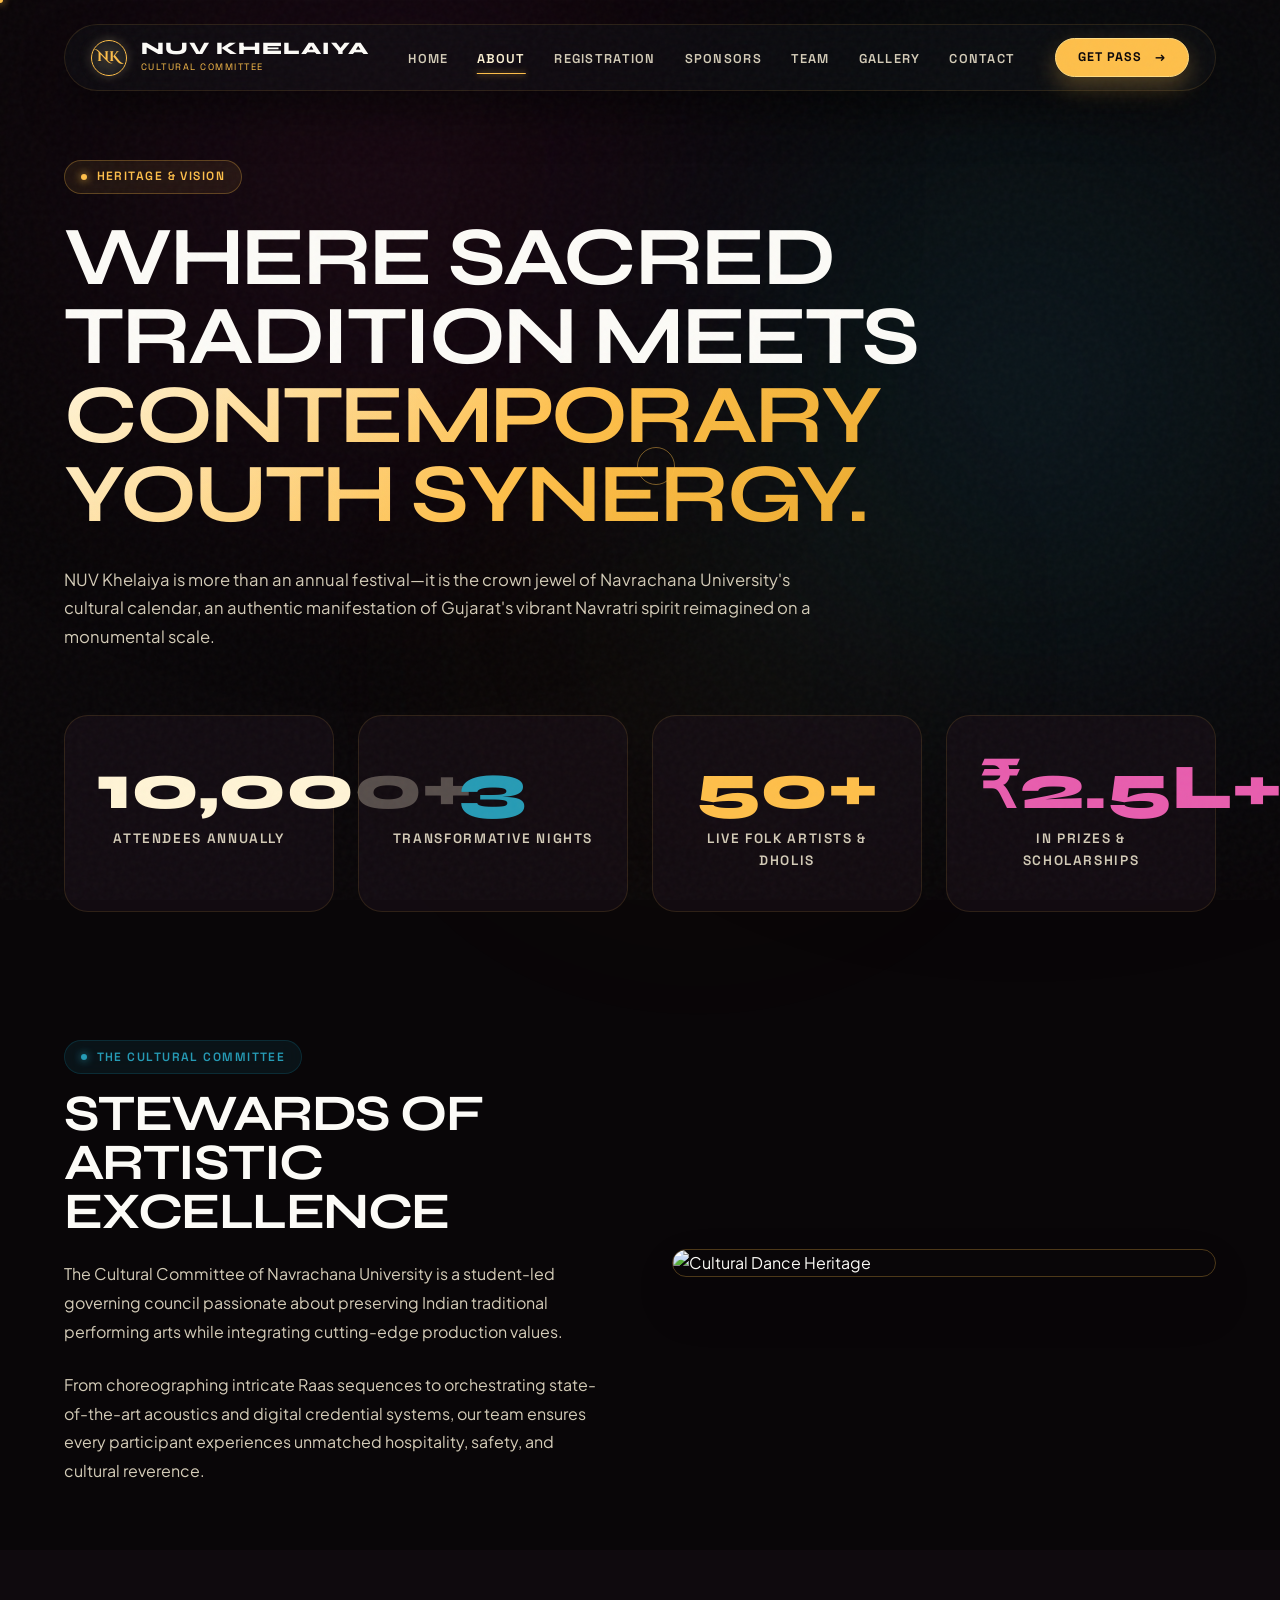
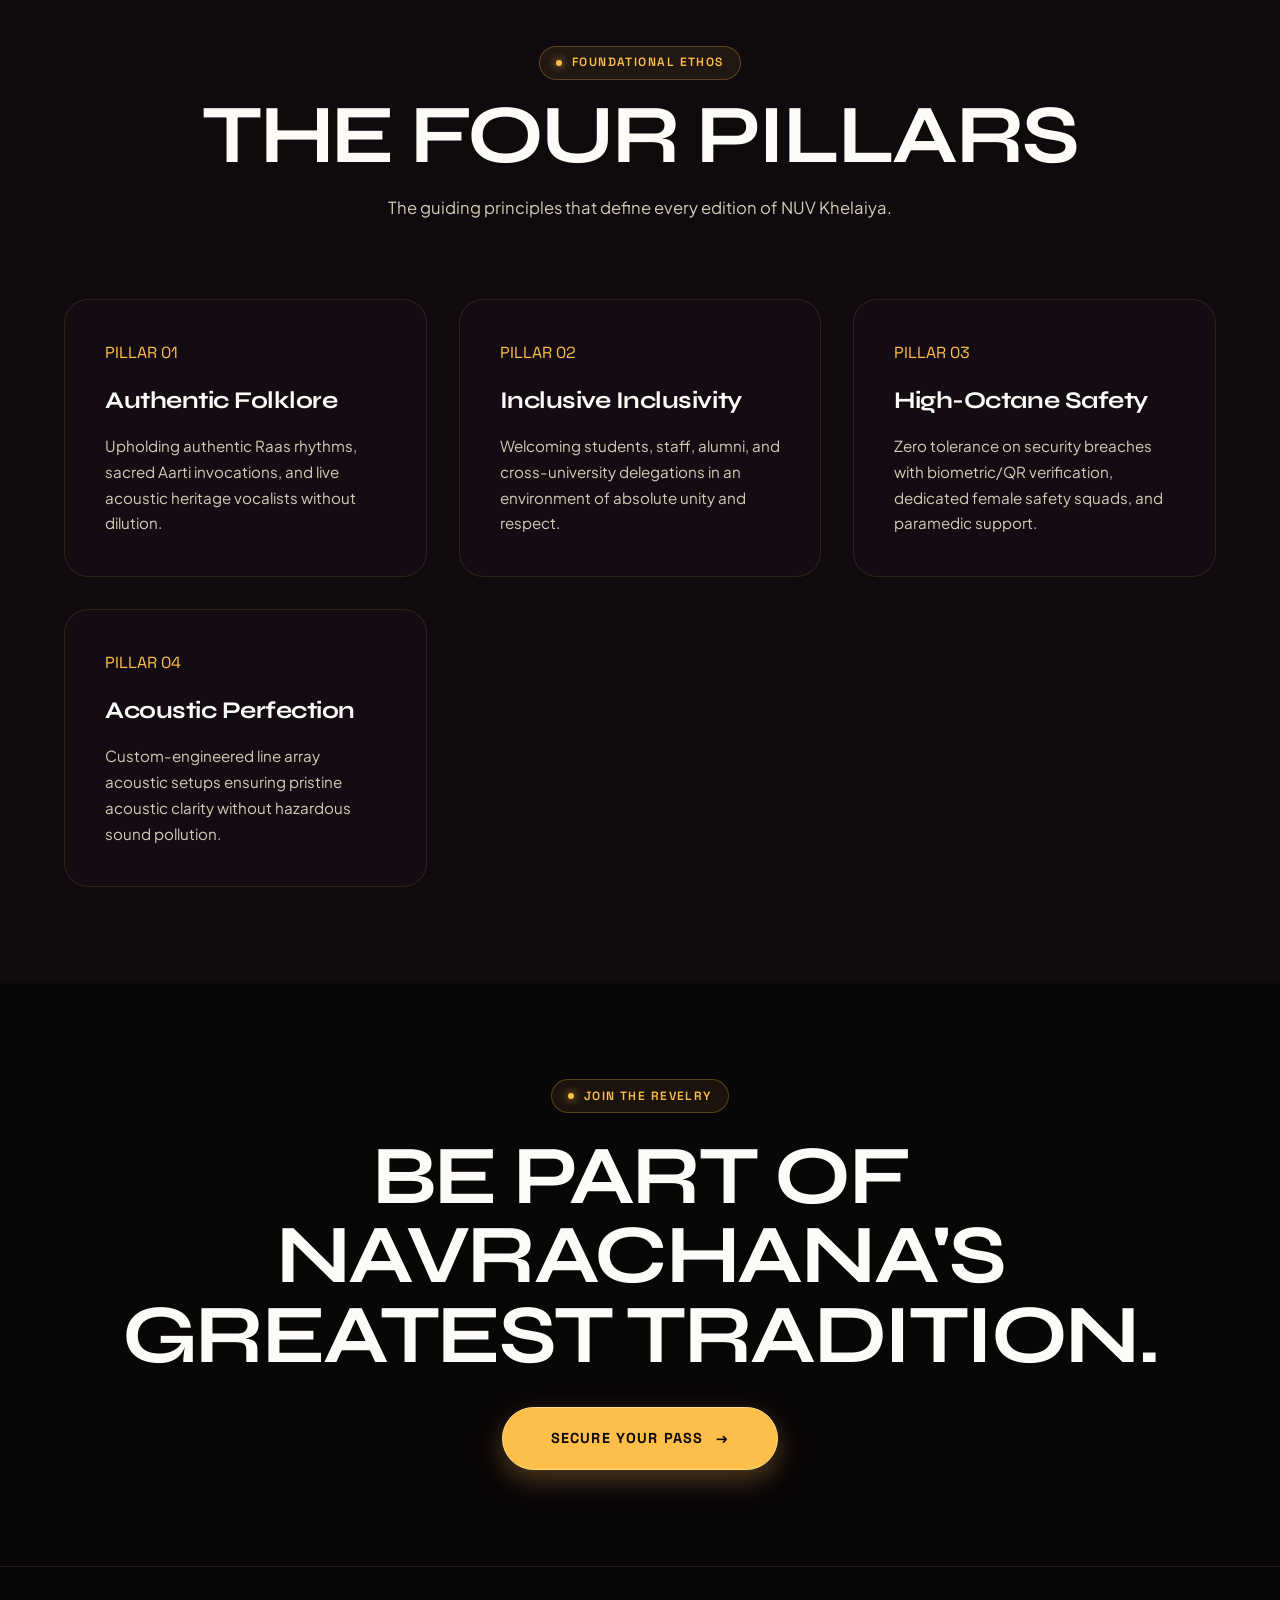
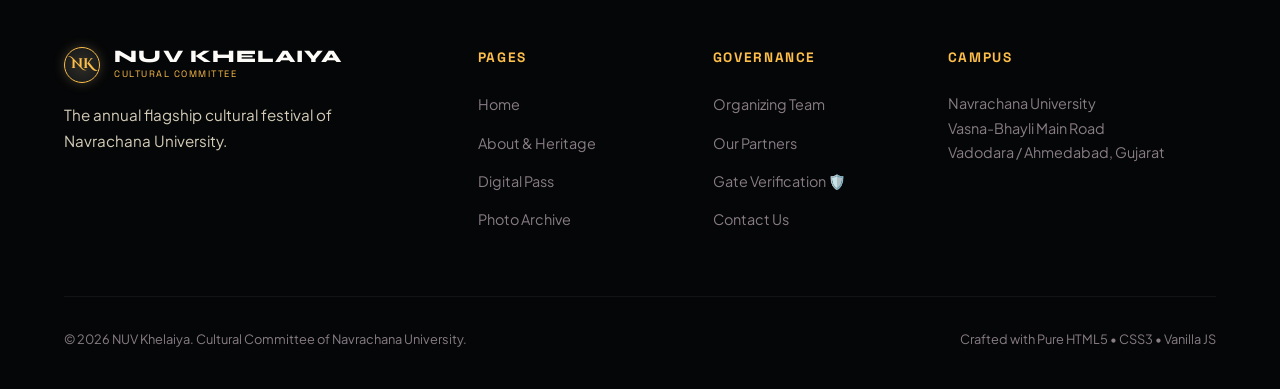
==== commit 547c1de3: "New colors added" ====
--- a/about.html
+++ b/about.html
@@ -22,6 +22,7 @@
   <div class="grain-overlay"></div>
   <div class="ambient-glow ambient-glow-1"></div>
   <div class="ambient-glow ambient-glow-2"></div>
+  <div class="ambient-glow ambient-glow-3"></div>
   <div id="scroll-progress"></div>
 
   <!-- Custom Cursor -->
@@ -101,15 +102,15 @@
           <div class="stat-label">ATTENDEES ANNUALLY</div>
         </div>
         <div class="stat-counter-card">
-          <div class="stat-number" style="color: var(--emerald-bright);">3</div>
+          <div class="stat-number" style="color: var(--teal-bright);">3</div>
           <div class="stat-label">TRANSFORMATIVE NIGHTS</div>
         </div>
         <div class="stat-counter-card">
-          <div class="stat-number">50+</div>
+          <div class="stat-number" style="color: var(--yellow-warm);">50+</div>
           <div class="stat-label">LIVE FOLK ARTISTS & DHOLIS</div>
         </div>
         <div class="stat-counter-card">
-          <div class="stat-number" style="color: #f59e0b;">₹2.5L+</div>
+          <div class="stat-number" style="color: var(--plum-light);">₹2.5L+</div>
           <div class="stat-label">IN PRIZES & SCHOLARSHIPS</div>
         </div>
       </div>
--- a/css/style.css
+++ b/css/style.css
@@ -6,45 +6,85 @@
 @import url('https://fonts.googleapis.com/css2?family=Cinzel+Decorative:wght@700;900&family=Cinzel:wght@600;700;800&family=Outfit:wght@300;400;500;600;700&family=Plus+Jakarta+Sans:wght@300;400;500;600;700&family=Space+Grotesk:wght@400;500;600;700&family=Syne:wght@700;800&display=swap');
 
 :root {
-    /* --- Luxury Obsidian & Charcoal Canvas --- */
-    --bg-primary: #08090b;
-    --bg-secondary: #0d0f12;
-    --bg-charcoal: #121519;
-    --bg-card: rgba(18, 22, 27, 0.72);
-    --bg-card-hover: rgba(26, 31, 38, 0.85);
-
-    /* --- Deep Emerald & Midnight Pine Atmosphere --- */
-    --emerald-deep: #0a1714;
-    --emerald-glow: #103b30;
-    --emerald-accent: #2e8b6e;
-    --emerald-bright: #3ec9a7;
-    --emerald-sage: #829e92;
-
-    /* --- Haute Champagne, Warm Beige & Royal Gold --- */
-    --gold-champagne: #dfcb9f;
-    --gold-warm: #f4ebd0;
-    --gold-antique: #c5a059;
-    --gold-dark: #8c6e30;
-    --beige-subtle: #d6ccb8;
+    /* --- Requested Brand Color Triad --- */
+    /* 1. Deep Plum (#5F1040) — Regal, Majestic Festive Atmosphere */
+    --plum-deep: #1d0515;
+    --plum-base: #5F1040;
+    --plum-dark: #3b0a27;
+    --plum-glow: rgba(95, 16, 64, 0.48);
+    --plum-accent: #8e1c62;
+    --plum-bright: #bd2b85;
+    --plum-light: #e85dae;
+    --border-plum: rgba(95, 16, 64, 0.42);
+    --border-plum-subtle: rgba(95, 16, 64, 0.2);
+    --glow-plum: 0 0 45px rgba(95, 16, 64, 0.45);
+
+    /* 2. Warm Yellow (#FEBF4A) — Radiant Festival Diya & Golden Champagne */
+    --yellow-warm: #FEBF4A;
+    --yellow-light: #ffdc82;
+    --yellow-cream: #fff4d6;
+    --yellow-gold: #e5a425;
+    --yellow-dark: #b87a0e;
+    --yellow-glow: rgba(254, 191, 74, 0.38);
+    --border-yellow: rgba(254, 191, 74, 0.32);
+    --border-yellow-subtle: rgba(254, 191, 74, 0.14);
+    --glow-yellow: 0 0 40px rgba(254, 191, 74, 0.35);
+
+    /* 3. Deep Teal (#0F4D5B) — Opulent Midnight Peacock & Cyber Verification */
+    --teal-deep: #072228;
+    --teal-base: #0F4D5B;
+    --teal-dark: #0b353e;
+    --teal-glow: rgba(15, 77, 91, 0.52);
+    --teal-accent: #196d80;
+    --teal-bright: #269bb5;
+    --teal-light: #52cbe4;
+    --border-teal: rgba(15, 77, 91, 0.45);
+    --border-teal-subtle: rgba(15, 77, 91, 0.2);
+    --glow-teal: 0 0 45px rgba(38, 155, 181, 0.38);
+
+    /* --- Luxury Obsidian & Plum-Tinged Charcoal Canvas --- */
+    --bg-primary: #090608;
+    --bg-secondary: #0f0a0e;
+    --bg-charcoal: #150f14;
+    --bg-card: rgba(23, 14, 22, 0.72);
+    --bg-card-hover: rgba(35, 19, 32, 0.85);
+    --bg-plum-card: rgba(38, 11, 28, 0.75);
+    --bg-teal-card: rgba(8, 26, 31, 0.75);
+
+    /* --- Semantic Gold/Champagne Aliases (Mapped to Warm Yellow) --- */
+    --gold-champagne: #FEBF4A;
+    --gold-warm: #fff4d6;
+    --gold-antique: #e5a425;
+    --gold-dark: #b87a0e;
+    --beige-subtle: #ebdcb9;
+
+    /* --- Semantic Emerald Aliases (Mapped to Deep Teal) --- */
+    --emerald-deep: #072228;
+    --emerald-glow: #0F4D5B;
+    --emerald-accent: #196d80;
+    --emerald-bright: #269bb5;
+    --emerald-sage: #77a8b3;
 
     /* --- Editorial Typography Tokens --- */
     --text-primary: #fcfbf7;
-    --text-secondary: #c9c4b7;
-    --text-muted: #7d828a;
-    --text-gold: #e5d2a8;
+    --text-secondary: #d4ccb8;
+    --text-muted: #887d85;
+    --text-gold: #ffdc82;
+    --text-plum: #e85dae;
+    --text-teal: #52cbe4;
 
     /* --- Luxury Glass Borders & Overlays --- */
-    --border-gold: rgba(223, 203, 159, 0.22);
-    --border-gold-subtle: rgba(223, 203, 159, 0.1);
-    --border-emerald: rgba(62, 201, 167, 0.25);
+    --border-gold: rgba(254, 191, 74, 0.28);
+    --border-gold-subtle: rgba(254, 191, 74, 0.12);
+    --border-emerald: rgba(38, 155, 181, 0.32);
     --border-glass: rgba(255, 255, 255, 0.08);
     --glass-specular: linear-gradient(135deg, rgba(255, 255, 255, 0.12) 0%, rgba(255, 255, 255, 0.01) 100%);
 
     /* --- Shadows & Glows --- */
-    --glow-gold: 0 0 40px rgba(223, 203, 159, 0.2);
-    --glow-emerald: 0 0 45px rgba(62, 201, 167, 0.25);
-    --shadow-luxury: 0 25px 50px -12px rgba(0, 0, 0, 0.65);
-    --shadow-card: 0 16px 36px rgba(4, 5, 6, 0.5);
+    --glow-gold: 0 0 40px rgba(254, 191, 74, 0.3);
+    --glow-emerald: 0 0 45px rgba(38, 155, 181, 0.35);
+    --shadow-luxury: 0 25px 50px -12px rgba(0, 0, 0, 0.75);
+    --shadow-card: 0 16px 36px rgba(5, 2, 5, 0.6);
 
     /* --- Font Families --- */
     --font-display: 'Syne', sans-serif;
@@ -98,8 +138,8 @@
 }
 
 ::selection {
-    background: var(--gold-antique);
-    color: var(--bg-primary);
+    background: var(--yellow-warm);
+    color: var(--plum-deep);
 }
 
 /* Subtle Film Grain Noise Texture */
@@ -115,30 +155,38 @@
     background-image: url("data:image/svg+xml,%3Csvg viewBox='0 0 200 200' xmlns='http://www.w3.org/2000/svg'%3E%3Cfilter id='noiseFilter'%3E%3CfeTurbulence type='fractalNoise' baseFrequency='0.85' numOctaves='3' stitchTiles='stitch'/%3E%3C/filter%3E%3Crect width='100%25' height='100%25' filter='url(%23noiseFilter)'/%3E%3C/svg%3E");
 }
 
-/* Ambient Radial Glow Backdrops */
+/* Ambient Radial Glow Backdrops — Triad Symphony */
 .ambient-glow {
     position: fixed;
     border-radius: 50%;
     pointer-events: none;
     filter: blur(140px);
     z-index: 0;
-    opacity: 0.4;
+    opacity: 0.45;
 }
 
 .ambient-glow-1 {
-    width: 600px;
-    height: 600px;
+    width: 650px;
+    height: 650px;
     top: -150px;
-    left: 10%;
-    background: radial-gradient(circle, var(--emerald-glow) 0%, rgba(16, 59, 48, 0) 70%);
+    left: 5%;
+    background: radial-gradient(circle, var(--plum-base) 0%, rgba(95, 16, 64, 0.4) 40%, rgba(95, 16, 64, 0) 70%);
 }
 
 .ambient-glow-2 {
-    width: 700px;
-    height: 700px;
-    bottom: 20%;
-    right: -100px;
-    background: radial-gradient(circle, rgba(197, 160, 89, 0.15) 0%, rgba(140, 110, 48, 0) 70%);
+    width: 750px;
+    height: 750px;
+    bottom: 15%;
+    right: -120px;
+    background: radial-gradient(circle, var(--teal-base) 0%, rgba(15, 77, 91, 0.4) 45%, rgba(15, 77, 91, 0) 70%);
+}
+
+.ambient-glow-3 {
+    width: 500px;
+    height: 500px;
+    top: 45%;
+    left: 35%;
+    background: radial-gradient(circle, rgba(254, 191, 74, 0.22) 0%, rgba(254, 191, 74, 0.05) 50%, rgba(254, 191, 74, 0) 70%);
 }
 
 /* Custom Scrollbar */
@@ -157,7 +205,7 @@
 }
 
 ::-webkit-scrollbar-thumb:hover {
-    background: var(--gold-antique);
+    background: var(--yellow-warm);
 }
 
 /* Lenis smooth scrolling helper */
@@ -186,9 +234,9 @@
     left: 0;
     height: 2.5px;
     width: 0%;
-    background: linear-gradient(90deg, var(--emerald-bright), var(--gold-champagne), var(--gold-antique));
+    background: linear-gradient(90deg, var(--plum-bright), var(--yellow-warm), var(--teal-bright));
     z-index: 10001;
-    box-shadow: 0 0 10px rgba(223, 203, 159, 0.6);
+    box-shadow: 0 0 12px rgba(254, 191, 74, 0.7);
     transition: width 0.05s linear;
 }
 
@@ -208,9 +256,9 @@
 .cursor-dot {
     width: 6px;
     height: 6px;
-    background-color: var(--gold-champagne);
+    background-color: var(--yellow-warm);
     border-radius: 50%;
-    box-shadow: 0 0 8px var(--gold-champagne);
+    box-shadow: 0 0 8px var(--yellow-warm);
     transition: transform 0.15s ease-out, background-color 0.3s;
 }
 
@@ -220,7 +268,7 @@
     left: 0;
     width: 38px;
     height: 38px;
-    border: 1px solid rgba(223, 203, 159, 0.45);
+    border: 1px solid rgba(254, 191, 74, 0.45);
     border-radius: 50%;
     pointer-events: none;
     z-index: 9999;
@@ -251,35 +299,48 @@
 body.cursor-hover .cursor-follower {
     width: 64px;
     height: 64px;
-    background-color: rgba(223, 203, 159, 0.15);
-    border-color: var(--gold-champagne);
+    background-color: rgba(254, 191, 74, 0.15);
+    border-color: var(--yellow-warm);
 }
 
 body.cursor-view .cursor-follower {
     width: 76px;
     height: 76px;
-    background-color: var(--gold-champagne);
-    border-color: var(--gold-champagne);
+    background-color: var(--yellow-warm);
+    border-color: var(--yellow-warm);
 }
 
 body.cursor-view .cursor-text {
     opacity: 1;
+    color: var(--plum-deep);
 }
 
 body.cursor-explore .cursor-follower {
     width: 86px;
     height: 86px;
-    background-color: var(--emerald-bright);
-    border-color: var(--emerald-bright);
+    background-color: var(--teal-bright);
+    border-color: var(--teal-bright);
 }
 
 body.cursor-explore .cursor-text {
     opacity: 1;
-    color: var(--emerald-deep);
+    color: var(--teal-deep);
+}
+
+body.cursor-plum .cursor-follower {
+    width: 86px;
+    height: 86px;
+    background-color: var(--plum-base);
+    border-color: var(--plum-bright);
+}
+
+body.cursor-plum .cursor-text {
+    opacity: 1;
+    color: #ffffff;
 }
 
 /* ==========================================================================
-   TYPOGRAPHY UTILITIES
+   TYPOGRAPHY UTILITIES & SIGNATURE GRADIENTS
    ========================================================================== */
 h1,
 h2,
@@ -308,12 +369,18 @@
     font-family: var(--font-accent);
 }
 
-.text-gold {
-    color: var(--gold-champagne);
-}
-
-.text-emerald {
-    color: var(--emerald-bright);
+.text-gold,
+.text-yellow {
+    color: var(--yellow-warm);
+}
+
+.text-emerald,
+.text-teal {
+    color: var(--teal-bright);
+}
+
+.text-plum {
+    color: var(--plum-light);
 }
 
 .text-secondary {
@@ -324,31 +391,51 @@
     color: var(--text-muted);
 }
 
-.gold-gradient-text {
-    background: linear-gradient(135deg, var(--gold-warm) 0%, var(--gold-champagne) 50%, var(--gold-antique) 100%);
+/* Gradients */
+.gold-gradient-text,
+.yellow-gradient-text {
+    background: linear-gradient(135deg, var(--yellow-cream) 0%, var(--yellow-warm) 50%, var(--yellow-gold) 100%);
     background-clip: none;
     -webkit-background-clip: text;
     -webkit-text-fill-color: transparent;
     display: inline-block;
 }
 
-.emerald-gradient-text {
-    background: linear-gradient(135deg, #a7f3d0 0%, var(--emerald-bright) 50%, var(--emerald-accent) 100%);
+.emerald-gradient-text,
+.teal-gradient-text {
+    background: linear-gradient(135deg, #a7edf9 0%, var(--teal-bright) 50%, var(--teal-base) 100%);
     background-clip: none;
     -webkit-background-clip: text;
     -webkit-text-fill-color: transparent;
     display: inline-block;
 }
 
+.plum-gradient-text {
+    background: linear-gradient(135deg, #f7b7dd 0%, var(--plum-bright) 50%, var(--plum-base) 100%);
+    background-clip: none;
+    -webkit-background-clip: text;
+    -webkit-text-fill-color: transparent;
+    display: inline-block;
+}
+
+.triad-gradient-text {
+    background: linear-gradient(135deg, var(--yellow-warm) 0%, var(--plum-bright) 50%, var(--teal-bright) 100%);
+    background-clip: none;
+    -webkit-background-clip: text;
+    -webkit-text-fill-color: transparent;
+    display: inline-block;
+}
+
+/* Eyebrow Pills */
 .eyebrow-pill {
     display: inline-flex;
     align-items: center;
     gap: 0.6rem;
     padding: 0.4rem 1rem;
     border-radius: 9999px;
-    background: rgba(223, 203, 159, 0.06);
+    background: rgba(254, 191, 74, 0.08);
     border: 1px solid var(--border-gold);
-    color: var(--gold-champagne);
+    color: var(--yellow-warm);
     font-family: var(--font-accent);
     font-size: 0.75rem;
     font-weight: 600;
@@ -362,19 +449,32 @@
     width: 6px;
     height: 6px;
     border-radius: 50%;
-    background: var(--gold-champagne);
-    box-shadow: 0 0 8px var(--gold-champagne);
-}
-
-.eyebrow-emerald {
-    background: rgba(62, 201, 167, 0.08);
-    border-color: var(--border-emerald);
-    color: var(--emerald-bright);
-}
-
-.eyebrow-emerald::before {
-    background: var(--emerald-bright);
-    box-shadow: 0 0 8px var(--emerald-bright);
+    background: var(--yellow-warm);
+    box-shadow: 0 0 8px var(--yellow-warm);
+}
+
+.eyebrow-emerald,
+.eyebrow-teal {
+    background: rgba(15, 77, 91, 0.2);
+    border-color: var(--border-teal);
+    color: var(--teal-bright);
+}
+
+.eyebrow-emerald::before,
+.eyebrow-teal::before {
+    background: var(--teal-bright);
+    box-shadow: 0 0 8px var(--teal-bright);
+}
+
+.eyebrow-plum {
+    background: rgba(95, 16, 64, 0.22);
+    border-color: var(--border-plum);
+    color: var(--plum-light);
+}
+
+.eyebrow-plum::before {
+    background: var(--plum-bright);
+    box-shadow: 0 0 8px var(--plum-bright);
 }
 
 .section-heading-wrapper {
@@ -409,8 +509,8 @@
     gap: 0.8rem;
     padding: 1rem 2.2rem;
     border-radius: 9999px;
-    background: var(--gold-champagne);
-    color: var(--bg-primary);
+    background: var(--yellow-warm);
+    color: #0b0709;
     font-family: var(--font-accent);
     font-size: 0.9rem;
     font-weight: 700;
@@ -419,10 +519,10 @@
     text-decoration: none;
     position: relative;
     overflow: hidden;
-    border: 1px solid var(--gold-warm);
+    border: 1px solid var(--yellow-light);
     cursor: pointer;
     transition: all var(--transition-fast);
-    box-shadow: 0 10px 25px rgba(223, 203, 159, 0.25);
+    box-shadow: 0 10px 25px rgba(254, 191, 74, 0.28);
     z-index: 1;
 }
 
@@ -440,9 +540,9 @@
 
 .btn-luxury:hover {
     transform: translateY(-3px) scale(1.02);
-    box-shadow: 0 15px 35px rgba(223, 203, 159, 0.45);
-    background: var(--gold-warm);
-    color: var(--bg-primary);
+    box-shadow: 0 15px 35px rgba(254, 191, 74, 0.48);
+    background: var(--yellow-light);
+    color: #0b0709;
 }
 
 .btn-luxury:hover::after {
@@ -456,8 +556,8 @@
     gap: 0.8rem;
     padding: 0.95rem 2.2rem;
     border-radius: 9999px;
-    background: rgba(18, 22, 27, 0.6);
-    color: var(--gold-champagne);
+    background: rgba(23, 14, 22, 0.6);
+    color: var(--yellow-warm);
     font-family: var(--font-accent);
     font-size: 0.88rem;
     font-weight: 600;
@@ -471,24 +571,39 @@
 }
 
 .btn-luxury-outline:hover {
-    border-color: var(--gold-champagne);
-    background: rgba(223, 203, 159, 0.12);
-    color: var(--gold-warm);
+    border-color: var(--yellow-warm);
+    background: rgba(254, 191, 74, 0.12);
+    color: var(--yellow-cream);
     transform: translateY(-2px);
-    box-shadow: var(--glow-gold);
-}
-
-.btn-luxury-emerald {
-    background: var(--emerald-bright);
-    color: var(--emerald-deep);
-    border-color: #5eead4;
-    box-shadow: 0 10px 25px rgba(62, 201, 167, 0.3);
-}
-
-.btn-luxury-emerald:hover {
-    background: #5eead4;
-    box-shadow: 0 15px 35px rgba(62, 201, 167, 0.5);
-    color: var(--emerald-deep);
+    box-shadow: var(--glow-yellow);
+}
+
+.btn-luxury-emerald,
+.btn-luxury-teal {
+    background: var(--teal-bright);
+    color: var(--teal-deep);
+    border-color: #52cbe4;
+    box-shadow: 0 10px 25px rgba(38, 155, 181, 0.35);
+}
+
+.btn-luxury-emerald:hover,
+.btn-luxury-teal:hover {
+    background: #52cbe4;
+    box-shadow: 0 15px 35px rgba(38, 155, 181, 0.55);
+    color: var(--teal-deep);
+}
+
+.btn-luxury-plum {
+    background: var(--plum-base);
+    color: #ffffff;
+    border-color: var(--plum-accent);
+    box-shadow: 0 10px 25px rgba(95, 16, 64, 0.4);
+}
+
+.btn-luxury-plum:hover {
+    background: var(--plum-bright);
+    color: #ffffff;
+    box-shadow: 0 15px 35px rgba(95, 16, 64, 0.6);
 }
 
 .btn-arrow-icon {
@@ -497,7 +612,9 @@
 }
 
 .btn-luxury:hover .btn-arrow-icon,
-.btn-luxury-outline:hover .btn-arrow-icon {
+.btn-luxury-outline:hover .btn-arrow-icon,
+.btn-luxury-plum:hover .btn-arrow-icon,
+.btn-luxury-teal:hover .btn-arrow-icon {
     transform: translateX(4px);
 }
 
@@ -814,7 +931,7 @@
     inset: 0;
     z-index: 3;
     opacity: 0;
-    background: radial-gradient(circle at 50% 40%, rgba(62, 201, 167, 0.25) 0%, rgba(223, 203, 159, 0.2) 35%, transparent 70%);
+    background: radial-gradient(circle at 50% 40%, rgba(15, 77, 91, 0.35) 0%, rgba(95, 16, 64, 0.3) 35%, rgba(254, 191, 74, 0.18) 60%, transparent 75%);
     mix-blend-mode: screen;
     pointer-events: none;
 }
@@ -1034,7 +1151,7 @@
 }
 
 .story-word-item[data-word="CULTURE"] {
-    color: var(--gold-warm);
+    color: var(--yellow-warm);
 }
 
 .story-word-item[data-word="COMPETITION"] {
@@ -1042,15 +1159,15 @@
 }
 
 .story-word-item[data-word="MUSIC"] {
-    color: var(--emerald-bright);
+    color: var(--teal-bright);
 }
 
 .story-word-item[data-word="DANCE"] {
-    color: var(--gold-champagne);
+    color: var(--plum-bright);
 }
 
 .story-word-item[data-word="ENERGY"] {
-    color: #f59e0b;
+    color: var(--yellow-gold);
 }
 
 .story-word-item[data-word="MEMORIES"] {
@@ -1415,11 +1532,11 @@
     max-width: 420px;
     height: 580px;
     border-radius: 2rem;
-    background: linear-gradient(145deg, rgba(22, 26, 32, 0.95), rgba(12, 14, 18, 0.95));
+    background: linear-gradient(145deg, rgba(32, 12, 26, 0.95), rgba(8, 26, 31, 0.95));
     border: 1px solid var(--border-gold);
     position: relative;
     overflow: hidden;
-    box-shadow: 0 30px 60px rgba(0, 0, 0, 0.8), 0 0 35px rgba(223, 203, 159, 0.15);
+    box-shadow: 0 30px 60px rgba(0, 0, 0, 0.85), 0 0 35px rgba(254, 191, 74, 0.2);
     transform-style: preserve-3d;
     transition: transform 0.2s ease-out, box-shadow 0.3s ease;
     padding: 2.5rem;
@@ -1434,14 +1551,14 @@
     position: absolute;
     inset: -50%;
     background: linear-gradient(115deg,
-            transparent 35%,
-            rgba(223, 203, 159, 0.15) 45%,
-            rgba(62, 201, 167, 0.25) 50%,
-            rgba(223, 203, 159, 0.15) 55%,
-            transparent 65%);
+            transparent 30%,
+            rgba(254, 191, 74, 0.25) 42%,
+            rgba(95, 16, 64, 0.35) 50%,
+            rgba(38, 155, 181, 0.28) 58%,
+            transparent 70%);
     transform: rotate(25deg);
     pointer-events: none;
-    opacity: 0.7;
+    opacity: 0.75;
     transition: transform 0.5s ease;
 }
 
@@ -1460,7 +1577,7 @@
 .pass-tier-badge {
     padding: 0.4rem 1rem;
     border-radius: 9999px;
-    background: rgba(223, 203, 159, 0.12);
+    background: rgba(254, 191, 74, 0.12);
     border: 1px solid var(--border-gold);
     color: var(--gold-warm);
     font-family: var(--font-accent);
@@ -1559,8 +1676,8 @@
     width: 36px;
     height: 28px;
     border-radius: 4px;
-    background: linear-gradient(135deg, var(--gold-antique), var(--gold-warm));
-    border: 1px solid var(--gold-champagne);
+    background: linear-gradient(135deg, var(--plum-base), var(--yellow-warm));
+    border: 1px solid var(--yellow-light);
     margin-bottom: 6px;
 }
 
@@ -1644,22 +1761,22 @@
     width: 60px;
     height: 60px;
     border-radius: 50%;
-    background: rgba(223, 203, 159, 0.08);
+    background: rgba(254, 191, 74, 0.08);
     border: 1px solid var(--border-gold);
     display: flex;
     align-items: center;
     justify-content: center;
-    color: var(--gold-champagne);
+    color: var(--yellow-warm);
     font-size: 1.4rem;
-    box-shadow: 0 0 15px rgba(223, 203, 159, 0.1);
+    box-shadow: 0 0 15px rgba(254, 191, 74, 0.1);
     transition: transform 0.3s ease, border-color 0.3s ease;
 }
 
 .flow-step-node:hover .flow-icon-circle {
     transform: translateY(-4px);
-    border-color: var(--emerald-bright);
-    color: var(--emerald-bright);
-    box-shadow: var(--glow-emerald);
+    border-color: var(--teal-bright);
+    color: var(--teal-bright);
+    box-shadow: var(--glow-teal);
 }
 
 .flow-step-node span {
@@ -1672,7 +1789,7 @@
 }
 
 .flow-arrow-divider {
-    color: var(--gold-champagne);
+    color: var(--yellow-warm);
     font-size: 1.2rem;
     opacity: 0.5;
 }
@@ -1704,7 +1821,7 @@
     font-family: var(--font-accent);
     font-size: 0.75rem;
     font-weight: 700;
-    color: var(--emerald-bright);
+    color: var(--teal-bright);
     text-transform: uppercase;
 }
 
@@ -1713,8 +1830,8 @@
     width: 8px;
     height: 8px;
     border-radius: 50%;
-    background: var(--emerald-bright);
-    box-shadow: 0 0 8px var(--emerald-bright);
+    background: var(--teal-bright);
+    box-shadow: 0 0 8px var(--teal-bright);
     animation: blinkLive 1.5s infinite ease-in-out;
 }
 
@@ -1753,46 +1870,46 @@
 }
 
 .sim-btn-valid {
-    background: rgba(62, 201, 167, 0.12);
-    border-color: rgba(62, 201, 167, 0.4);
-    color: var(--emerald-bright);
+    background: rgba(15, 77, 91, 0.25);
+    border-color: rgba(38, 155, 181, 0.5);
+    color: var(--teal-bright);
 }
 
 .sim-btn-valid:hover,
 .sim-btn-valid.active {
-    background: var(--emerald-bright);
-    color: var(--emerald-deep);
-    box-shadow: var(--glow-emerald);
+    background: var(--teal-bright);
+    color: var(--teal-deep);
+    box-shadow: var(--glow-teal);
 }
 
 .sim-btn-duplicate {
-    background: rgba(245, 158, 11, 0.12);
-    border-color: rgba(245, 158, 11, 0.4);
-    color: #fbbf24;
+    background: rgba(254, 191, 74, 0.15);
+    border-color: rgba(254, 191, 74, 0.5);
+    color: var(--yellow-warm);
 }
 
 .sim-btn-duplicate:hover,
 .sim-btn-duplicate.active {
-    background: #f59e0b;
-    color: #1a1003;
-    box-shadow: 0 0 25px rgba(245, 158, 11, 0.4);
+    background: var(--yellow-warm);
+    color: #120a00;
+    box-shadow: var(--glow-yellow);
 }
 
 .sim-btn-invalid {
-    background: rgba(239, 68, 68, 0.12);
-    border-color: rgba(239, 68, 68, 0.4);
-    color: #f87171;
+    background: rgba(95, 16, 64, 0.25);
+    border-color: rgba(189, 43, 133, 0.5);
+    color: var(--plum-light);
 }
 
 .sim-btn-invalid:hover,
 .sim-btn-invalid.active {
-    background: #ef4444;
+    background: var(--plum-bright);
     color: #ffffff;
-    box-shadow: 0 0 25px rgba(239, 68, 68, 0.4);
+    box-shadow: var(--glow-plum);
 }
 
 .sim-display-screen {
-    background: rgba(8, 9, 11, 0.9);
+    background: rgba(9, 6, 8, 0.92);
     border: 1px solid var(--border-gold-subtle);
     border-radius: 1.25rem;
     padding: 2rem;
@@ -1806,18 +1923,18 @@
 }
 
 .sim-display-screen.state-valid {
-    border-color: var(--emerald-bright);
-    box-shadow: inset 0 0 30px rgba(62, 201, 167, 0.15);
+    border-color: var(--teal-bright);
+    box-shadow: inset 0 0 30px rgba(38, 155, 181, 0.2);
 }
 
 .sim-display-screen.state-duplicate {
-    border-color: #f59e0b;
-    box-shadow: inset 0 0 30px rgba(245, 158, 11, 0.15);
+    border-color: var(--yellow-warm);
+    box-shadow: inset 0 0 30px rgba(254, 191, 74, 0.2);
 }
 
 .sim-display-screen.state-invalid {
-    border-color: #ef4444;
-    box-shadow: inset 0 0 30px rgba(239, 68, 68, 0.15);
+    border-color: var(--plum-bright);
+    box-shadow: inset 0 0 30px rgba(95, 16, 64, 0.25);
 }
 
 /* ==========================================================================
--- a/css/animations.css
+++ b/css/animations.css
@@ -50,12 +50,28 @@
     }
 }
 
+@keyframes floatOrb3 {
+
+    0%,
+    100% {
+        transform: translate(0, 0) scale(1);
+    }
+
+    50% {
+        transform: translate(25px, 35px) scale(1.05);
+    }
+}
+
 .ambient-glow-1 {
     animation: floatOrb1 18s ease-in-out infinite;
 }
 
 .ambient-glow-2 {
     animation: floatOrb2 22s ease-in-out infinite;
+}
+
+.ambient-glow-3 {
+    animation: floatOrb3 20s ease-in-out infinite;
 }
 
 /* --- Laser Scan Beam (For Operational Viewport & QR Simulator) --- */
@@ -84,8 +100,8 @@
     left: 0;
     width: 100%;
     height: 3px;
-    background: linear-gradient(90deg, transparent, #3ec9a7, #ffffff, #3ec9a7, transparent);
-    box-shadow: 0 0 15px #3ec9a7, 0 0 30px rgba(62, 201, 167, 0.6);
+    background: linear-gradient(90deg, transparent, #269bb5, #FEBF4A, #269bb5, transparent);
+    box-shadow: 0 0 15px #269bb5, 0 0 30px rgba(254, 191, 74, 0.6);
     z-index: 10;
     pointer-events: none;
     animation: laserScanSweep 2.4s ease-in-out infinite;
@@ -95,17 +111,17 @@
 @keyframes pulseRing {
     0% {
         transform: scale(0.95);
-        box-shadow: 0 0 0 0 rgba(223, 203, 159, 0.4);
+        box-shadow: 0 0 0 0 rgba(254, 191, 74, 0.4);
     }
 
     70% {
         transform: scale(1);
-        box-shadow: 0 0 0 15px rgba(223, 203, 159, 0);
+        box-shadow: 0 0 0 15px rgba(254, 191, 74, 0);
     }
 
     100% {
         transform: scale(0.95);
-        box-shadow: 0 0 0 0 rgba(223, 203, 159, 0);
+        box-shadow: 0 0 0 0 rgba(254, 191, 74, 0);
     }
 }
 
